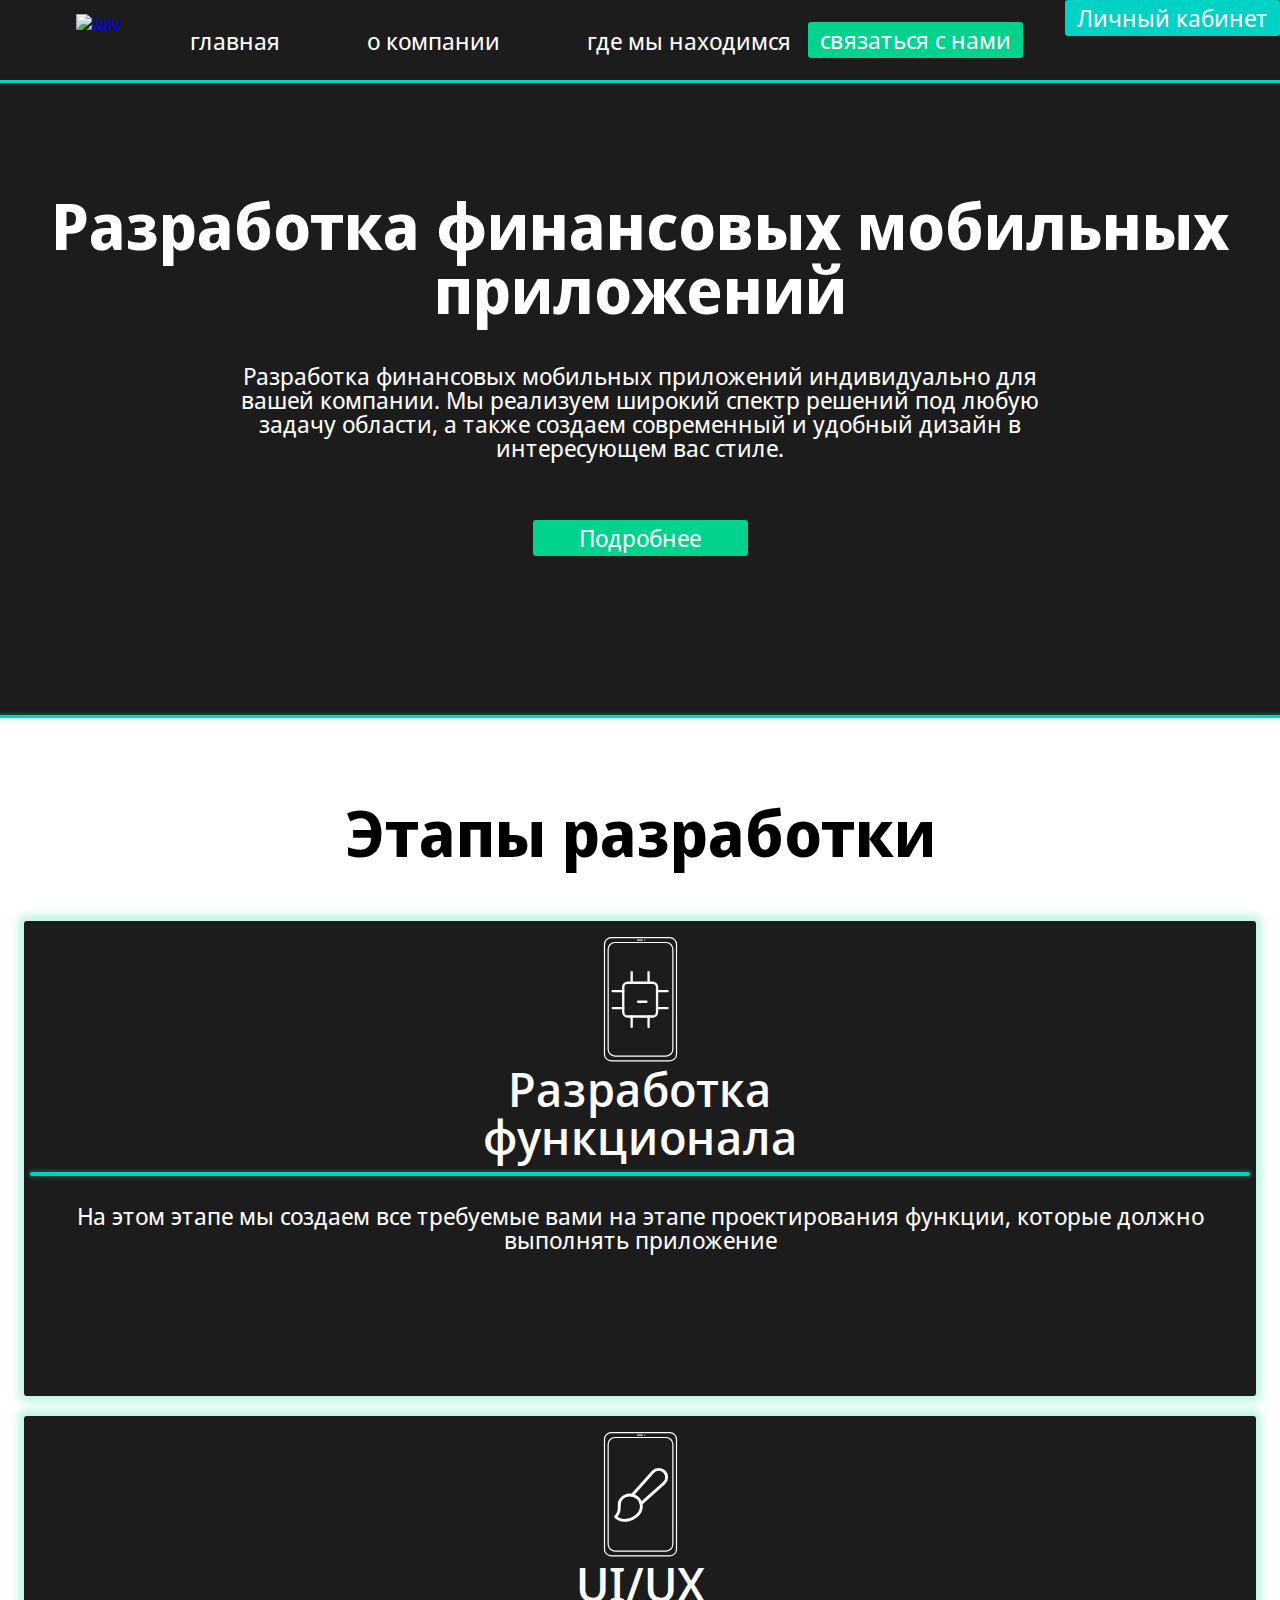
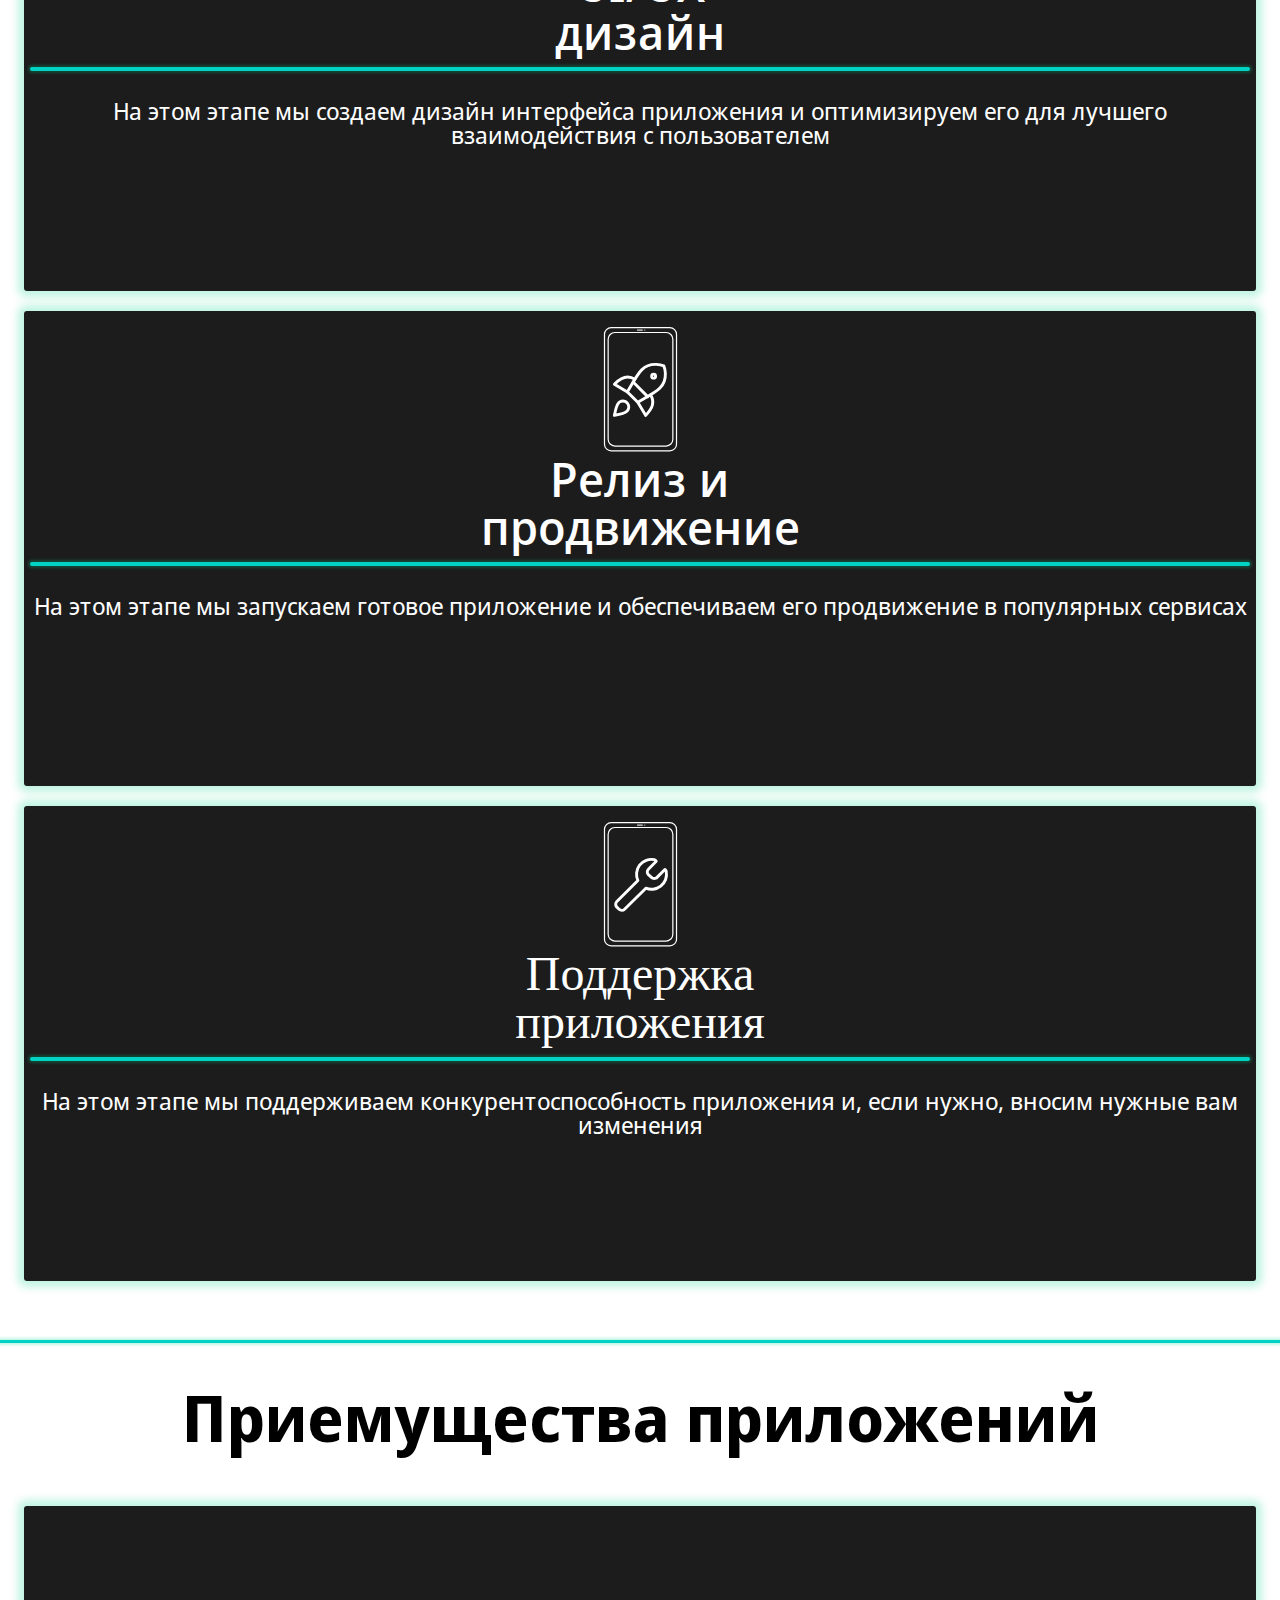
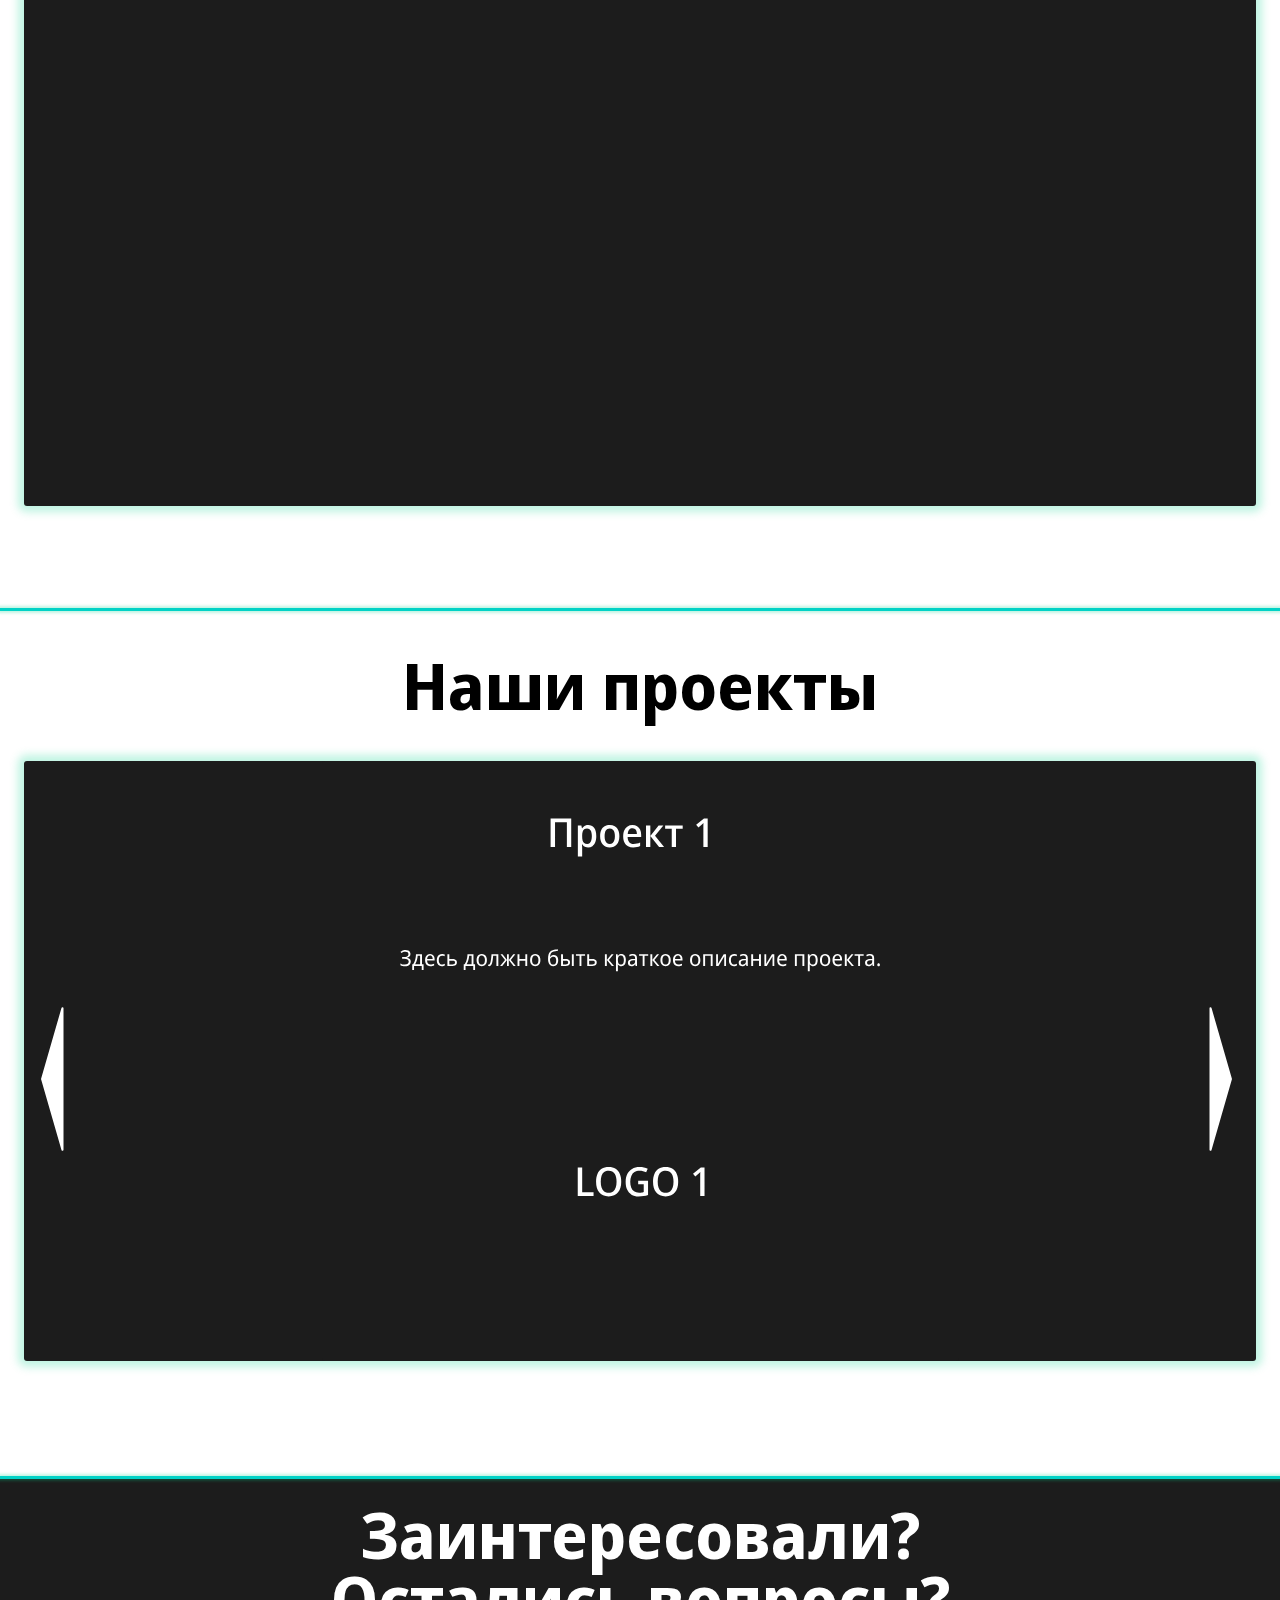
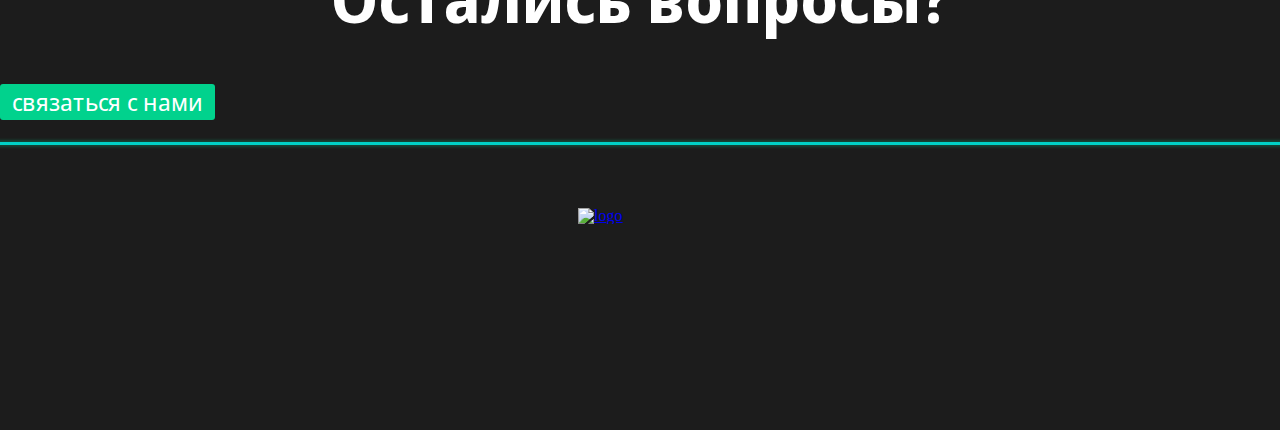
==== index.html @ f549e8e2 "v0.3" ====
<!DOCTYPE html>
<html lang="ru">
<head>
    <meta charset="UTF-8">
    <meta name="viewport" content="width=device-width, initial-scale=1.0">
    <title>Главная</title>

    <!--Favicon-->
    <link rel="apple-touch-icon" sizes="180x180" href="icons/apple-touch-icon.png">
    <link rel="icon" type="image/png" sizes="32x32" href="icons/favicon-32x32.png">
    <link rel="icon" type="image/png" sizes="16x16" href="icons/favicon-16x16.png">
    <link rel="manifest" href="icons/site.webmanifest">
    <link rel="mask-icon" href="icons/safari-pinned-tab.svg" color="#5bbad5">
    <meta name="msapplication-TileColor" content="#da532c">
    <meta name="theme-color" content="#ffffff">

    <!--CSS-->
    <link rel="stylesheet" href="css/reset.css">
    <link rel="stylesheet" href="css/normalize.css">
    <link rel="stylesheet" href="css/styles.css">

    <!-- js -->
    <script defer src="js/ClientsInteraction.json"></script>
    <script defer src="js/DataBase.js"></script>
    <script defer src="js/validation.js"></script>
    <script defer src="js/main.js"></script>
    <script defer src="js/auth.js"></script>


</head>
<body>

<div class="form-overlay"></div>
    <div class="login-popup popup">
        <h2>Вход</h2>
        <form method="post" class="login-form">
            <label for="login" class="login-form__label">Логин:</label>
            <input type="text" name="login" class="login-form__input" required>

            <label for="password" class="login-form__label">Пароль:</label>
            <input type="text" name="password" class="login-form__input" required>

            <label for="remember" class="login-form__label">Запомнить</label>
            <input type="checkbox" name="remember" class="login-form__input">

            <button type="submit" class="login-form__button">Войти</button>

            <p class="login-form__message">Данные не верны!</p>
        </form>
    </div>


    <div class="application-popup popup">
        <h2>Заказать звонок</h2>
        <form method="post" class="application-form">
            <label for="name" class="application-form__label">Логин:</label>
            <input type="text" name="login" class="application-form__input" required>

            <label for="password" class="application-form__label">Пароль:</label>
            <input type="text" name="password" class="application-form__input" required>

            <label for="" class="application-form__label">Пароль:</label>
            <textarea name="" id="" cols="30" rows="10"></textarea>
            <input type="textarea" name="password" class="application-form__input" required>

            <button type="submit" class="application-form__button">Отправить</button>

        </form>
    </div>


    <div class="application-popup popup">
        <h2>Заказать звонок</h2>
        <form method="post" class="application-form">


            <button type="submit" class="application-form__button">Отправить</button>
        </form>
    </div>

 



    <header class="head">
        <!--Шапка-->
        <div class="header-logo logo"><a href="index.html"><img src="img/Logo.svg" alt="logo"></a></div>
        <nav>
            <a class="nav-item text" href="index.html">главная</a>
            <a class="nav-item text" href="index.html">о компании</a>
            <a class="nav-item text" href="index.html">где мы находимся</a>
        </nav>
        <form class="call-button" action="#footer"><button class="button text">связаться с нами</button></form>
        <button class="button text loginBtn">Личный кабинет</button>


        
    </header>
    <div class="separator"><br></div>

    <main class="index">

        
        <!--Контент-->

        <!--секция 1-->
        <section class="index__section-one">
            <div class="index__section-one__container index-container container">

                <h1 class="index__section-one__container__section-title section-title">Разработка финансовых мобильных <br>приложений </h1>
                <p class="index__section-one__container__text section-one-text text">Разработка финансовых мобильных приложений индивидуально для вашей компании. Мы реализуем широкий спектр решений под любую задачу области, а также создаем современный и удобный дизайн в интересующем вас стиле. </p>
                <div class="index__section-one__container__about-button"><form action="about.html"><button class="about-button button text">Подробнее</button></form></div>
                <div class="index__section-one__container__separator separator"></div>
           
            </div>
            
        </section>
        

        
        <!--секция 2-->
        <section class="index__section-two">
            <div class="index__section-two__container index-container container">
                <h1 class="index__section-two__container__section-title section-title">Этапы разработки</h1>
                <div class="index__section-two__container__cards-container card-container">
                    <div class="index__section-two__container__cards-container__card card">
                        <img class="index__section-two__container__cards-container__card__img card-img" src="img/develope.svg" alt="разработка">
                        <h2 class="index__section-two__container__cards-container__card__title card-title title">Разработка функционала</h2>
                        <div class="index__section-two__container__cards-container__card__separator card-separator separator"><br></div>
                        <p class="index__section-two__container__cards-container__card__text card-text text">На этом этапе мы создаем все требуемые вами на этапе проектирования функции, которые должно выполнять приложение</p>
                    </div>

                    <div class="index__section-two__container__cards-container__card card">
                        <img class="index__section-two__container__cards-container__card__img card-img" src="img/design.svg" alt="разработка">
                        <h2 class="index__section-two__container__cards-container__card__title card-title title">UI/UX <br>
                            дизайн</h2>
                        <div class="index__section-two__container__cards-container__card__separator card-separator separator"><br></div>
                        <p class="index__section-two__container__cards-container__card__text card-text text">На этом этапе мы создаем дизайн интерфейса приложения и оптимизируем его для лучшего взаимодействия с пользователем </p>
                    </div>

                    <div class="index__section-two__container__cards-container__card card">
                        <img class="index__section-two__container__cards-container__card__img card-img" src="img/release.svg" alt="разработка">
                        <h2 class="index__section-two__container__cards-container__card__title card-title title">Релиз и продвижение</h2>
                        <div class="index__section-two__container__cards-container__card__separator card-separator separator"><br></div>
                        <p class="index__section-two__container__cards-container__card__text card-text text">На этом этапе мы запускаем готовое приложение и обеспечиваем его продвижение в популярных сервисах</p>
                    </div>

                    <div class="index__section-two__container__cards-container__card card">
                        <img class="index__section-two__container__cards-container__card__img card-img" src="img/support.svg" alt="разработка">
                        <h2 class="index__section-two__container__cards-container__card__title card-title titlw">Поддержка приложения</h2>
                        <div class="index__section-two__container__cards-container__card__separator card-separator separator"><br></div>
                        <p class="index__section-two__container__cards-container__card__text card-text text">На этом этапе мы поддерживаем конкурентоспособность приложения и, если нужно, вносим нужные вам изменения</p>
                    </div>
                </div>
                
            </div>

        </section>
        <div class="separator"></div>

        
        <!--секция 3-->
        <section class="index__section-three">
            <div class="index__section-three__container index-container container">
                <h1 class="index__section-three__container__section-title section-title">Приемущества приложений</h1>
                <!--слайдер-->
                <div class="index__section-three__container__slider">
                    <div class="index__section-three__container__slider__slide slider1-slide slider1-slide1"></div>
                    <div class="index__section-three__container__slider__slide slider1-slide slider1-slide2"></div>
                    <div class="index__section-three__container__slider__slide slider1-slide slider1-slide3"></div>
                
                </div>
                <!-- -->
                
            </div>

        </section>
        <div class="separator"></div>

    
        <!--секция 4-->
        <section class="index__section-four">
            <div class="index__section-four__container index-container container">
                <h1 class="index__section-four__container__section-title section-title">Наши проекты</h1>

                <!--слайдер-->
                <div class="index__section-four__container__slider slider2">
                    
                    <input class="index__section-four__container__slider__slide slider2-slide" checked type="radio" name="s">
                    <input class="index__section-four__container__slider__slide slider2-slide" type="radio" name="s">
                    <input class="index__section-four__container__slider__slide slider2-slide" type="radio" name="s">
                    
                </div>

            </div>

        </section>

        
    </main>

 

   <!--футер-->
    <footer class="footer" id="footer">
        <div class="separator"></div>
        <div class="footer-part-one">
            <h1 class="footer-part-one__footer-title section-title">Заинтересовали?<br>Остались вопросы?</h1>
            <form class="call-button" action="#footer"><button class="button text">связаться с нами</button></form>

        <div class="footer-part-two">
            <div class="separator"></div>
            <div class="footer-part-two__footer-logo logo"><a href="index.html"><img class="footer-part-two__footer-logo__logo-image logo-image" src="img/Logo.svg" alt="logo"></a></div>
            
        </div>
    </footer>
    
    
</body>
</html>
---- css/styles.css ----
@font-face {
  font-family: "Noto Sans(section title)";
  src: url("../fonts/NotoSansDisplay-Bold.woff2") format("woff2");
  font-weight: 700;
}
@font-face {
  font-family: "Noto Sans(title)";
  src: url("../fonts/NotoSansDisplay-Medium.woff2") format("woff2");
  font-weight: 500;
}
@font-face {
  font-family: "Noto Sans(text)";
  src: url("../fonts/NotoSansDisplay-Regular.woff2") format("woff2");
  font-weight: 400;
}
.text {
  font-family: "Noto Sans(text)";
  font-size: 24px;
}

.title {
  font-family: "Noto Sans(title)", sans-serif;
  font-size: 48px;
}

.section-title {
  font-family: "Noto Sans(section title)", sans-serif;
  font-size: 64px;
  text-align: center;
}

* {
  margin: 0;
  padding: 0;
  box-sizing: border-box;
}

main {
  min-height: 750px;
  width: 100%;
}

header, footer {
  background: #1c1c1c;
  color: white;
  display: flex;
  position: relative;
}

header {
  min-height: 80px;
  width: 100%;
  flex-shrink: 0;
  justify-content: space-between;
}

.logo {
  display: flex;
  width: 147.839px;
  height: 66px;
  align-self: center;
  margin-left: 24px;
}

.logo:hover {
  cursor: pointer;
}

.header-logo {
  padding-right: 0px;
  justify-content: center;
  gap: 2.096px;
  flex-shrink: 0;
  padding-top: 7px;
  padding-bottom: 7px;
}

.header-logo a {
  display: flex;
  align-content: center;
}

nav {
  display: inline-flex;
  height: 34px;
  align-self: center;
  gap: 87px;
  flex-shrink: 0;
}
nav .nav-item {
  display: inline-flex;
  text-decoration: none;
  color: white;
  justify-content: space-between;
  align-self: center;
  padding-bottom: 5px;
  padding-top: 9px;
  border-bottom: 3px solid #1c1c1c;
  border-radius: 3px;
}
nav .nav-item:hover {
  cursor: pointer;
  border-bottom-color: white;
}

footer {
  flex-direction: column;
  min-height: 551px;
  width: 100%;
}

.footer-part-one {
  min-height: 551px;
}
.footer-part-one__footer-title {
  text-align: center;
  margin-top: 24px;
  margin-left: 24px;
  margin-right: 24px;
  margin-bottom: 53px;
}
.footer-part-one__call-back-form {
  display: flex;
  flex-direction: column;
  align-items: center;
  margin: 0 24px;
}
.footer-part-one__call-back-form__input-field {
  margin-top: 6px;
}
.footer-part-one__call-back-form__input-field__label {
  line-height: 24px;
}
.footer-part-one__call-back-form__input-field__field {
  width: 549px;
  height: 37px;
  flex-shrink: 0;
  border: none;
  border-radius: 3px;
}
.footer-part-one__call-back-form__input-field .message-field {
  width: 549px;
  height: 100px;
}
.footer-part-one__call-back-form__input-field .message-field::-moz-placeholder {
  color: black;
  padding-left: 10px;
  padding-top: 21px;
}
.footer-part-one__call-back-form__input-field .message-field::placeholder {
  color: black;
  padding-left: 10px;
  padding-top: 21px;
}
.footer-part-one__call-back-form__send-button {
  margin-top: 30px;
  margin-bottom: 36px;
}

.footer-part-two {
  display: flex;
  flex-direction: column;
  min-height: 192px;
}
.footer-part-two__footer-logo {
  margin-top: 63px;
  margin-top: 63px;
  flex-direction: column;
  align-self: center;
  justify-self: center;
}

.button {
  width: 215px;
  height: 36px;
  background: #01D28D;
  border: none;
  border-radius: 3px;
  color: white;
}

.button:hover {
  cursor: pointer;
}

.call-button {
  flex-shrink: 0;
  margin-right: 24px;
  margin-top: 22px;
  margin-bottom: 22px;
}

button a {
  width: 100%;
  height: 100%;
}

.separator {
  background: #01D2C6;
  box-shadow: 0px 0px 3px 2px rgba(1, 210, 141, 0.25);
  height: 3px;
  flex-shrink: 0;
  width: 100%;
}

.index__section-one__container {
  background: #1c1c1c;
  color: white;
  flex-shrink: 0;
}
.index__section-one__container__section-title {
  display: flex;
  flex-direction: column;
  justify-content: center;
  flex-shrink: 0;
  margin: 0;
  padding-top: 111px;
  margin-bottom: 42px;
}
.index__section-one__container__text {
  margin-left: 220px;
  margin-right: 220px;
  text-align: center;
}
.index__section-one__container__about-button {
  display: flex;
  justify-content: center;
  margin-top: 60px;
  margin-bottom: 159px;
}
.index__section-two__container {
  min-height: 669px;
}
.index__section-two__container__section-title {
  margin-top: 83px;
  margin-bottom: 56px;
}
.index__section-two__container__cards-container {
  display: flex;
  justify-content: center;
  gap: 20px;
  margin-left: 24px;
  margin-right: 24px;
  color: white;
}
.index__section-two__container__cards-container__card {
  display: flex;
  flex-direction: column;
  align-items: center;
  text-align: center;
  width: 333px;
  min-height: 447px;
  flex-shrink: 0;
  overflow: hidden;
  border-radius: 3px;
  background: #1C1C1C;
  box-shadow: 0px 0px 8px 6px rgba(1, 210, 141, 0.25);
}
.index__section-two__container__cards-container__card__img {
  width: 75px;
  height: 125px;
  flex-shrink: 0;
  display: flex;
  justify-content: center;
  margin-top: 16px;
  margin-bottom: 3px;
}
.index__section-two__container__cards-container__card__title {
  font-size: 48px;
  margin-left: 6px;
  margin-right: 6px;
  width: 323px;
  height: 107px;
}
.index__section-two__container__cards-container__card__separator {
  width: 325px;
  height: 4px;
  display: flex;
  border-radius: 3px;
  justify-content: center;
  margin-left: 6px;
  margin-right: 6px;
}
.index__section-two__container__cards-container__card__text {
  width: 333px;
  height: 192px;
  font-size: 24px;
  margin-bottom: 0;
  line-height: 24px;
  margin-top: 28px;
  padding-left: 6px;
  padding-right: 6px;
}
.index__section-two__container__cards-container__card:hover {
  box-shadow: 0px 0px 6px 9px rgba(1, 210, 141, 0.5);
}
.index__section-three__container {
  min-height: 822px;
}
.index__section-three__container__slider {
  color: white;
  justify-content: center;
  margin-left: 24px;
  margin-right: 24px;
  margin-top: 56px;
  min-height: 600px;
  border-radius: 3px;
  background: #1C1C1C;
  box-shadow: 0px 0px 8px 6px rgba(1, 210, 141, 0.25);
  overflow: hidden;
  position: relative;
}
.index__section-three__container__slider__slide {
  width: 100%;
  height: 600px;
  position: absolute;
  top: 0;
  right: 0;
  animation: slider1 12s infinite;
  transform: translateX(100%);
}
.index__section-three__container__slider .slider1-slide1 {
  background: url("../img/convinient.svg");
  background-repeat: no-repeat;
  background-position: center;
  z-index: 4;
}
.index__section-three__container__slider .slider1-slide2 {
  background: url("../img/speed.svg");
  z-index: 3;
  animation-delay: 4s;
  background-repeat: no-repeat;
  background-position: center;
}
.index__section-three__container__slider .slider1-slide3 {
  background: url("../img/prevalence.svg");
  z-index: 2;
  animation-delay: 8s;
  background-repeat: no-repeat;
  background-position: center;
}
@keyframes slider1 {
  3% {
    transform: translateX(0);
  }
  25% {
    transform: translateX(0);
  }
  50% {
    transform: translateX(200%);
  }
  100% {
    transform: translateX(200%);
  }
}
.index__section-three__container__slider:hover {
  box-shadow: 0px 0px 6px 9px rgba(1, 210, 141, 0.5);
}
.index__section-four__container {
  min-height: 822px;
}
.index__section-four__container__slider {
  min-height: 600px;
  background: #1c1c1c;
  color: white;
  margin-left: 24px;
  margin-right: 24px;
  margin-bottom: 59px;
  overflow: hidden;
  border-radius: 3px;
  box-shadow: 0px 0px 8px 6px rgba(1, 210, 141, 0.25);
  display: flex;
  justify-content: center;
  position: relative;
}
.index__section-four__container__slider__slide {
  -webkit-appearance: none;
     -moz-appearance: none;
          appearance: none;
  display: block;
  width: 100%;
  height: 100%;
  position: absolute;
  top: 0;
  left: 0;
  background-repeat: no-repeat;
  background-size: cover;
  background-position: center;
  transform: translateX(100%);
  transition: transform ease-in-out 400ms;
  z-index: 1;
  margin-right: auto;
  padding: 0;
}
.index__section-four__container__slider__slide:nth-of-type(1) {
  background: url("../img/project_1.svg");
  background-repeat: no-repeat;
  background-position: center;
}
.index__section-four__container__slider__slide:nth-of-type(2) {
  background: url("../img/project_2.svg");
  background-repeat: no-repeat;
  background-position: center;
}
.index__section-four__container__slider__slide:nth-of-type(3) {
  background: url("../img/project_3.svg");
  background-repeat: no-repeat;
  background-position: center;
}
.index__section-four__container__slider__slide:focus {
  outline: none;
}
.index__section-four__container__slider__slide:not(checked):before {
  content: "";
  position: absolute;
  width: 40px;
  height: 160px;
  border-radius: 50%;
  top: 40%;
  left: calc(-100% + 1.2rem);
}
.index__section-four__container__slider__slide:checked:before {
  display: none;
  left: 1rem;
}
.index__section-four__container__slider__slide:checked {
  transform: translateY(0);
  box-shadow: -5px 10px 20px -15px rgb(0, 0, 0);
  z-index: 0;
}
.index__section-four__container__slider__slide:checked + .slider2-slide:before {
  left: -4rem;
}
.index__section-four__container__slider__slide:checked + .slider2-slide ~ .slider2-slide:before {
  display: none;
}
.index__section-four__container__slider::before, .index__section-four__container__slider::after {
  content: url("../icons/slider2-left-arrow.svg");
  position: absolute;
  top: 40%;
  left: 0.5rem;
  z-index: 2;
  width: 40px;
  height: 160px;
  color: white;
  border-radius: 10%;
  display: flex;
  justify-content: center;
  align-items: center;
  pointer-events: none;
}
.index__section-four__container__slider::after {
  content: url("../icons/slider2-right-arrow.svg");
  left: auto;
  right: 1rem;
}
.index__section-four__container__slider:hover {
  box-shadow: 0px 0px 6px 9px rgba(1, 210, 141, 0.5);
}

.about__section-one__container__title {
  margin-top: 125px;
  margin-bottom: 125px;
}
.about__section-one__container__text {
  line-height: 24px;
  text-align: center;
  margin-bottom: 125px;
  margin-left: 24px;
  margin-right: 24px;
}
.about__section-one__container__contacts {
  margin: 0 24px;
  color: white;
  min-height: 97px;
  flex-shrink: 0;
  border-radius: 3px;
  background: #1C1C1C;
  box-shadow: 0px 0px 8px 6px rgba(1, 210, 141, 0.25);
}
.about__section-one__container__contacts__container {
  margin-top: 28.5px;
  margin-bottom: 28.5px;
  display: flex;
  min-height: 97px;
  justify-content: center;
  justify-items: center;
  align-content: center;
  align-items: center;
  gap: 86.5px;
  flex-shrink: 0;
}
.about__section-one__container__contacts__container__separator {
  display: flex;
  align-content: center;
}
.about__section-one__container__contacts__container__phone, .about__section-one__container__contacts__container__mail {
  display: flex;
  justify-content: center;
}
.about__section-one__container__contacts__container__phone__icon, .about__section-one__container__contacts__container__mail__icon {
  margin-left: 30px;
  margin-right: 10px;
}
.about__section-one__container__photos {
  margin-bottom: 59px;
  margin-top: 83px;
  margin-left: 24px;
  margin-right: 24px;
  border-radius: 3px;
  background: #1C1C1C;
  box-shadow: 0px 0px 8px 6px rgba(1, 210, 141, 0.25);
}
.about__section-one__container__photos__container {
  display: flex;
  min-height: 800px;
  justify-content: center;
  align-items: center;
  align-content: center;
  gap: 152px 72px;
  flex-shrink: 0;
  flex-wrap: wrap;
  padding: 24px;
}
.about__section-one__container__photos__container__photo {
  width: 400px;
  height: 300px;
  border: 3px solid #FFF;
  background: rgba(255, 255, 255, 0);
  box-shadow: 0px 0px 2px 2px rgba(255, 255, 255, 0.25);
}

.location__section-one__container {
  margin-bottom: 83px;
  color: white;
}
.location__section-one__container__title {
  color: black;
  margin: 125px 24px;
}
.location__section-one__container__map {
  display: flex;
  justify-items: center;
  margin-left: 24px;
  margin-right: 24px;
  align-items: center;
  justify-content: center;
  min-height: 900px;
  flex-shrink: 0;
  display: flex;
  border-radius: 3px;
  background: #1C1C1C;
  box-shadow: 0px 0px 8px 6px rgba(1, 210, 141, 0.25);
  margin-bottom: 83px;
}
.location__section-one__container__address {
  margin-left: 24px;
  margin-right: 24px;
  width: auto;
  text-align: center;
  margin-bottom: 59px;
  min-height: 344px;
  flex-shrink: 0;
  display: flex;
  border-radius: 3px;
  background: #1C1C1C;
  box-shadow: 0px 0px 8px 6px rgba(1, 210, 141, 0.25);
  flex-direction: column;
}
.location__section-one__container__address__container {
  margin: 24px;
}
.location__section-one__container__address__container__title {
  margin-bottom: 63px;
}

@media screen and (max-width: 1432px) {
  .card-container {
    flex-direction: column;
  }
  .card {
    width: 100%;
  }
  .card-text {
    width: 100%;
    margin-left: 24px;
    margin-right: 24px;
  }
  .card-separator {
    width: 99%;
  }
  .card-container {
    margin-bottom: 59px;
  }
  .slider1-slide:nth-of-type(1) {
    background: url("../img/convinient-adaptive.svg");
    background-repeat: no-repeat;
    background-position: center;
  }
  .slider1-slide:nth-of-type(2) {
    background: url("../img/speed-adaptive.svg");
    background-repeat: no-repeat;
    background-position: center;
  }
  .slider1-slide:nth-of-type(3) {
    background: url("../img/prevalecne-adaptive.svg");
    background-repeat: no-repeat;
    background-position: center;
  }
  .slider2-slide:nth-of-type(1) {
    background: url("../img/project-1-slide-adaptive.svg");
    background-repeat: no-repeat;
    background-position: center;
  }
  .slider2-slide:nth-of-type(2) {
    background: url("../img/project-2-slide-adaptive.svg");
    background-repeat: no-repeat;
    background-position: center;
  }
  .slider2-slide:nth-of-type(3) {
    background: url("../img/project-3-slide-adaptive.svg");
    background-repeat: no-repeat;
    background-position: center;
  }
  .contacts {
    display: flex;
    justify-content: center;
  }
  .contacts-container {
    flex-direction: column;
    gap: 12px;
    width: 92%;
  }
  .contacts-separator {
    transform: rotate(90deg);
  }
}
@media screen and (max-width: 1199px) {
  .container, header, footer, .separator {
    min-width: 960px;
  }
  nav {
    gap: 48px;
  }
}
@media screen and (max-width: 991px) {
  .container, header, footer, .separator {
    min-width: 720px;
  }
  .section-title {
    font-size: 60px;
    margin-left: 24px;
    margin-right: 24px;
  }
  .title {
    font-size: 46px;
  }
  .text {
    font-size: 22px;
  }
  header {
    flex-direction: column;
    min-height: 300px;
    gap: 2px;
  }
  nav {
    flex-direction: column;
    gap: 2px;
    justify-content: center;
  }
  .call-button {
    align-self: center;
    margin-right: 0;
  }
  .section-one-text {
    margin-left: 24px;
    margin-right: 24px;
    width: auto;
  }
  .card-separator {
    width: 99%;
  }
  .map {
    min-height: 600px;
  }
}
@media screen and (max-width: 767px) {
  .container, header, footer, .separator {
    min-width: 540px;
  }
  .section-title {
    font-size: 58px;
  }
  .title {
    font-size: 40px;
  }
  .text {
    font-size: 20px;
  }
  .slider1-slide:nth-of-type(1) {
    background: url("../img/convinient-adaptive-less.svg");
    background-repeat: no-repeat;
    background-position: center;
  }
  .slider1-slide:nth-of-type(2) {
    background: url("../img/speed-adaptive-less.svg");
    background-repeat: no-repeat;
    background-position: center;
  }
  .slider1-slide:nth-of-type(3) {
    background: url("../img/prevalecne-adaptive-less.svg");
    background-repeat: no-repeat;
    background-position: center;
  }
}
@media screen and (max-width: 575px) {
  .container, header, footer, .separator {
    width: 100%;
  }
  .card-separator {
    width: 99%;
  }
  .section-title {
    font-size: 54px;
  }
  .title {
    font-size: 38px;
  }
  .section-title {
    font-size: 54px;
  }
  .title {
    font-size: 36px;
  }
  .text {
    font-size: 20px;
  }
  .sector-title {
    width: auto;
  }
  .logo {
    margin-left: 0;
  }
  .header-logo a {
    justify-content: center;
  }
  .slider2-slide:nth-of-type(1) {
    background: url("../img/project-1-slide-adaptive-less.svg");
    background-repeat: no-repeat;
    background-position: center;
  }
  .slider2-slide:nth-of-type(2) {
    background: url("../img/project-2-slide-adaptive-less.svg");
    background-repeat: no-repeat;
    background-position: center;
  }
  .slider2-slide:nth-of-type(3) {
    background: url("../img/project-3-slide-adaptive-less.svg");
    background-repeat: no-repeat;
    background-position: center;
  }
  .input-field input, .input-field {
    width: 492px;
  }
  .message-field {
    max-width: 492px;
  }
}/*# sourceMappingURL=styles.css.map */


.loginBtn{
  background-color: #01D2C6;
}



.popup{
  display: flex;
  justify-content: center;
  align-items: center;
  flex-direction: column;
  position: absolute;
  width: 630px;
  height: 670px;
  border-radius: 20px;
  z-index: 100;
  background-color: white;
  left: 30%;
  top: 20%;

}


.login-form{
  display: flex;
  flex-direction: column;
  justify-content: center;
  align-items: center;
}

.login-form__input{
  border-radius: 20px;
  width: 500px;
  height: 70px;
}

.clientAdd-form{
  display: flex;
  flex-direction: column;
}



.login-popup{
  display: none;
}

.application-popup{
  display: none;
}

.clientAdd-popup{
  display: none;
}

.active{
  display: flex;
}

.deactive{
  display: none;
}

.form-overlay{
  position: fixed;
  top: 0;
  left: 0;
  z-index: 99;
  width: 100%;
  height: 100%;
  display: none;
  background-color: rgba(0, 0, 0, 0.436);

}

.login-form__message{
  opacity: 0;
}

.login-form__message_notice{
  color: green;

}

.login-form__message_error{
  color: red;
  
}

.applications,
.settings{
  display: none;
}

.clients{
  display: flex;
  flex-direction: column;
  justify-content: center;
  align-items: center;
}

table{
  display: flex;
  flex-direction: column;
  justify-content: space-between;
  align-items: center;
  border: 1px solid black;
  width: 80%;

}

tr{
  display: flex;
  justify-content: space-between;
  align-items: center;
  width: 100%;
}

th{
  display: flex;
  justify-content: center;
  align-items: center;
  width: 100%;
  
}

td{
  display: flex;
  justify-content: center;
  align-items: center;
  width: 100%;
}

.clients__add_btn{
  display: flex;

  justify-content: flex-end;
}

tbody{
  width: 100%;
}

.clients__table_projects{
  display: none;
}
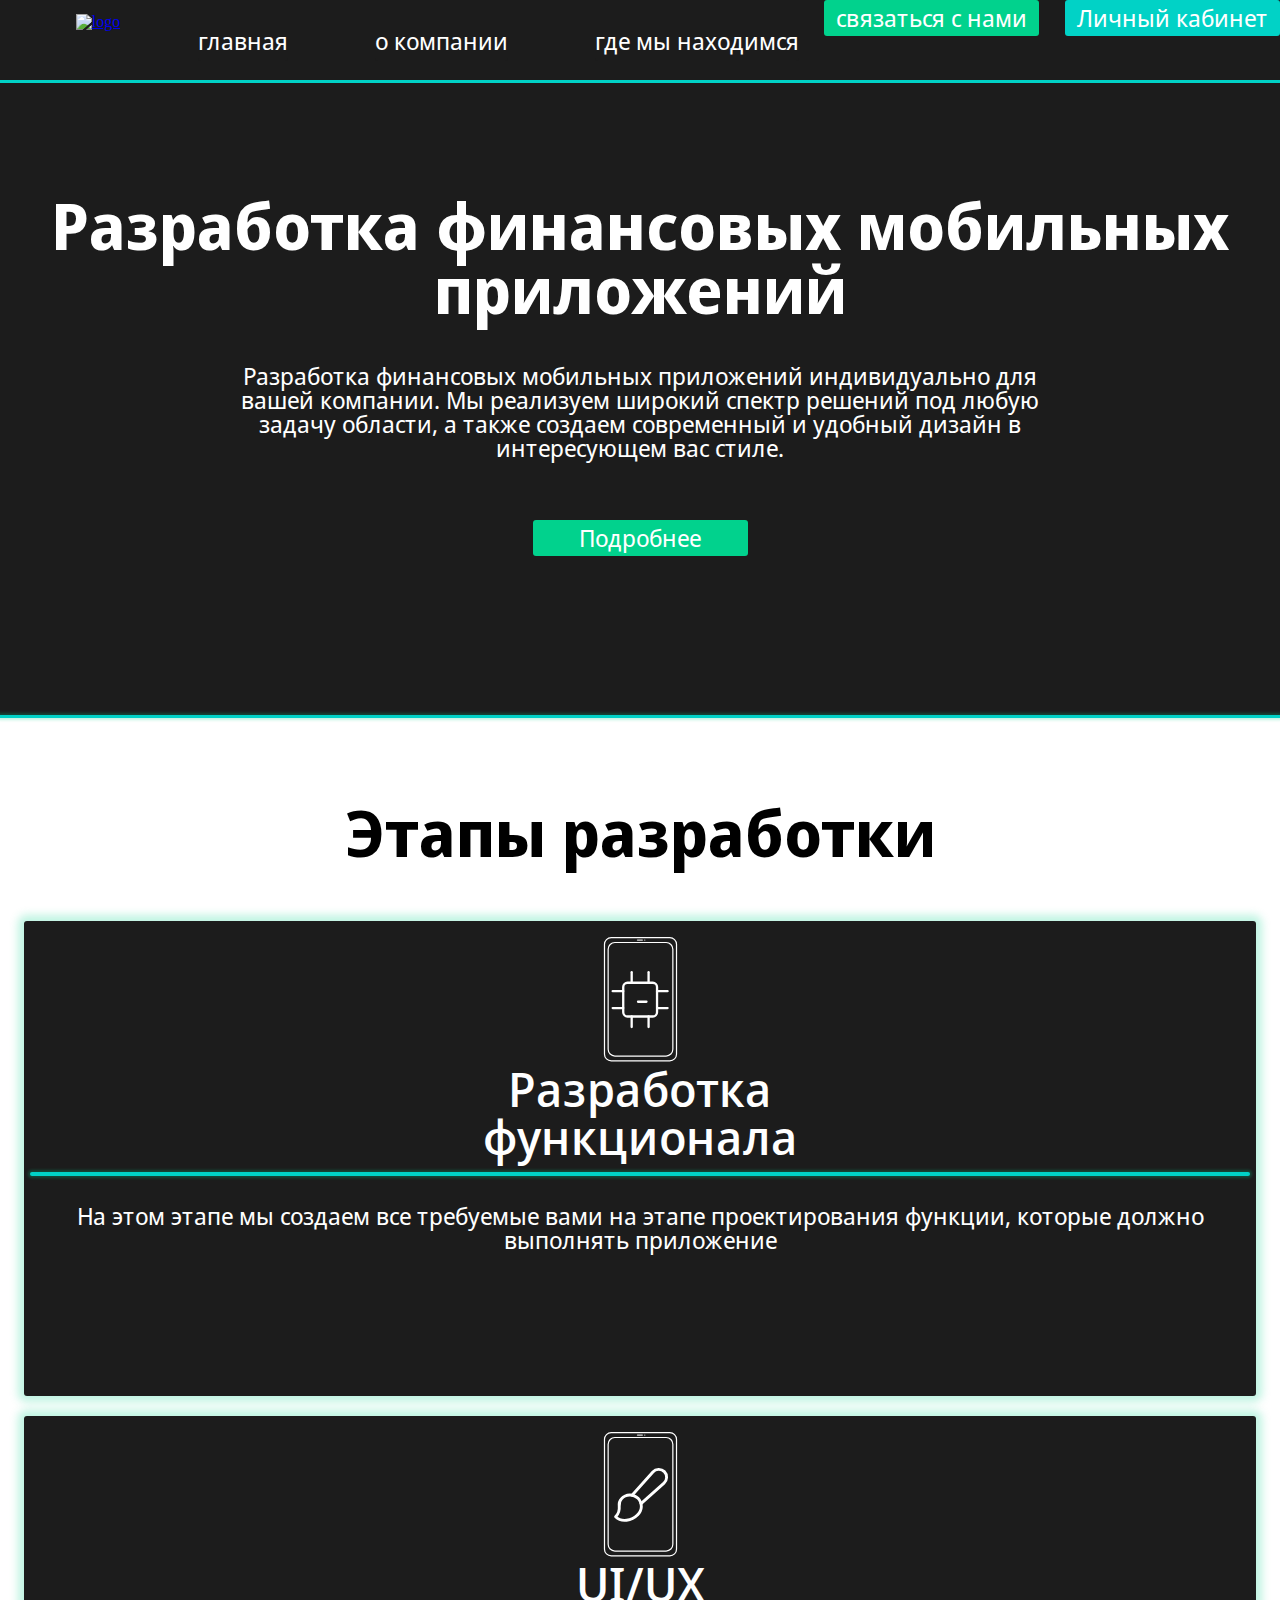
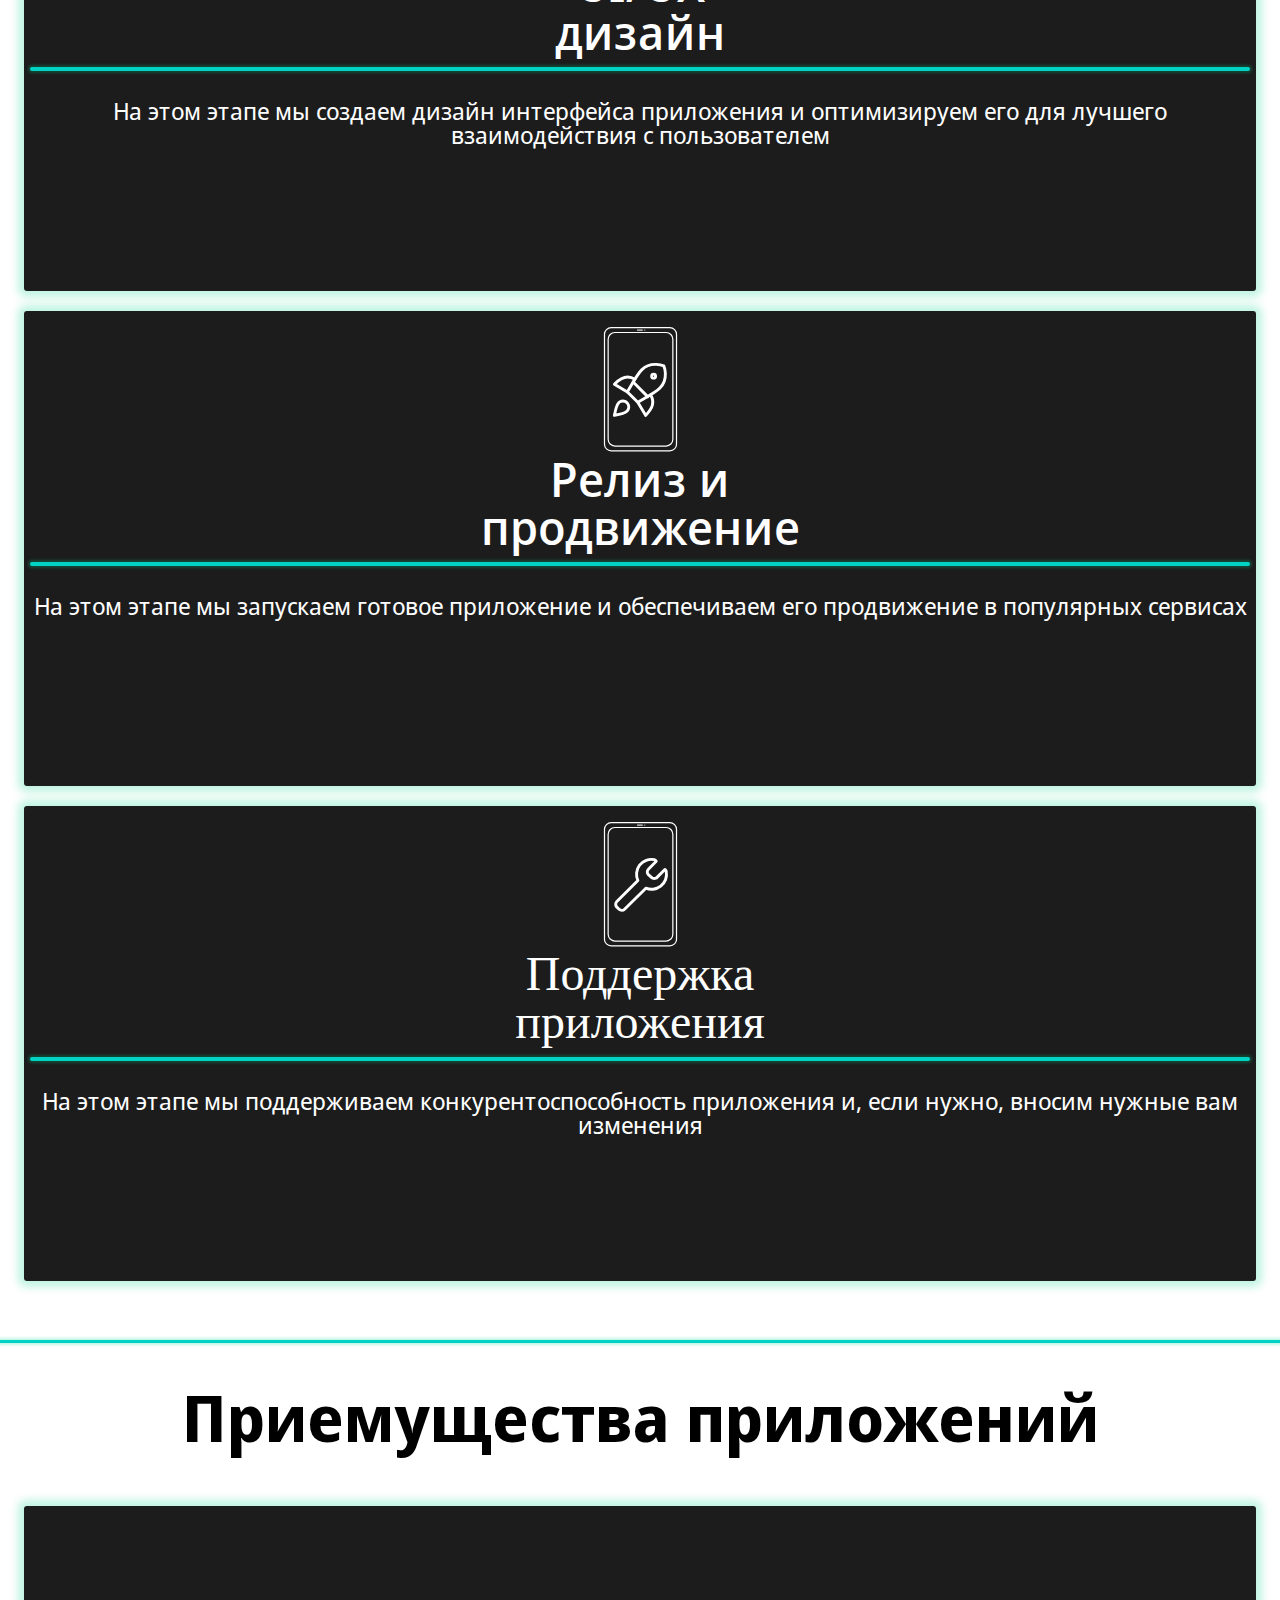
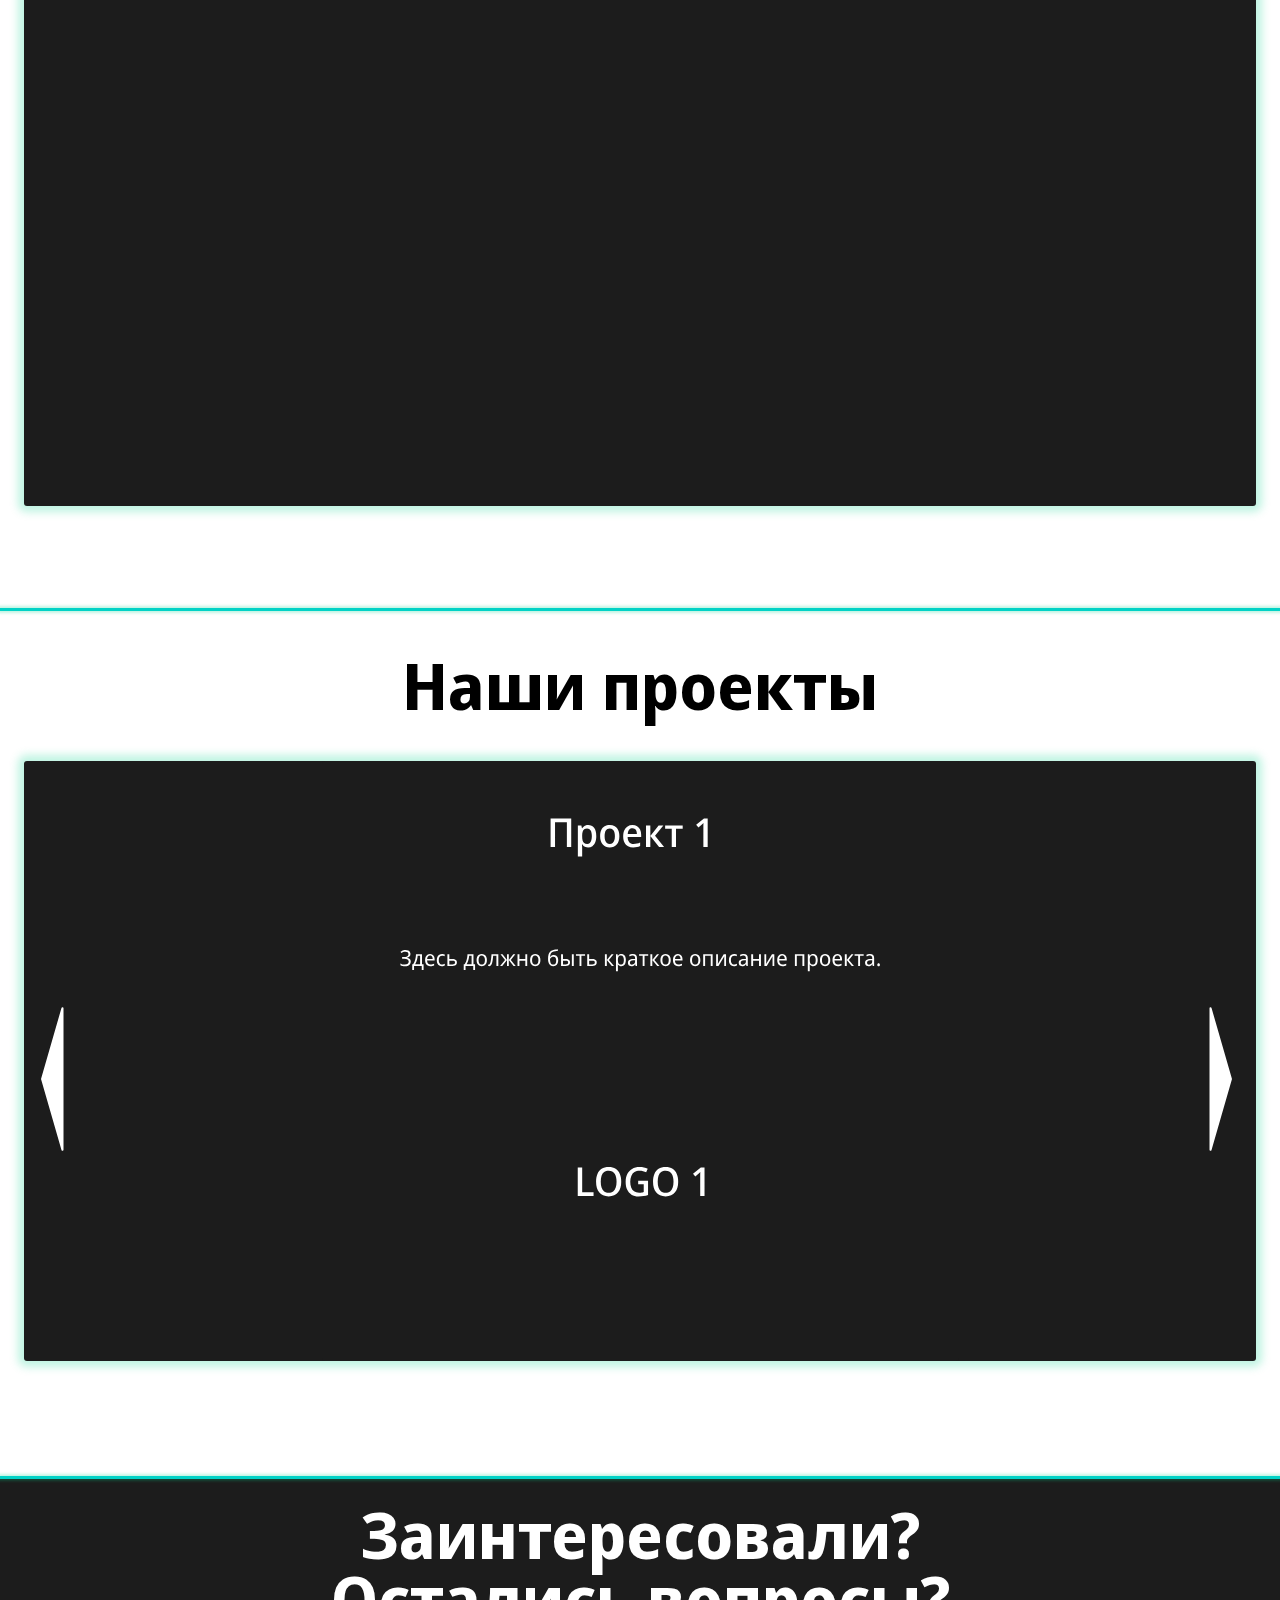
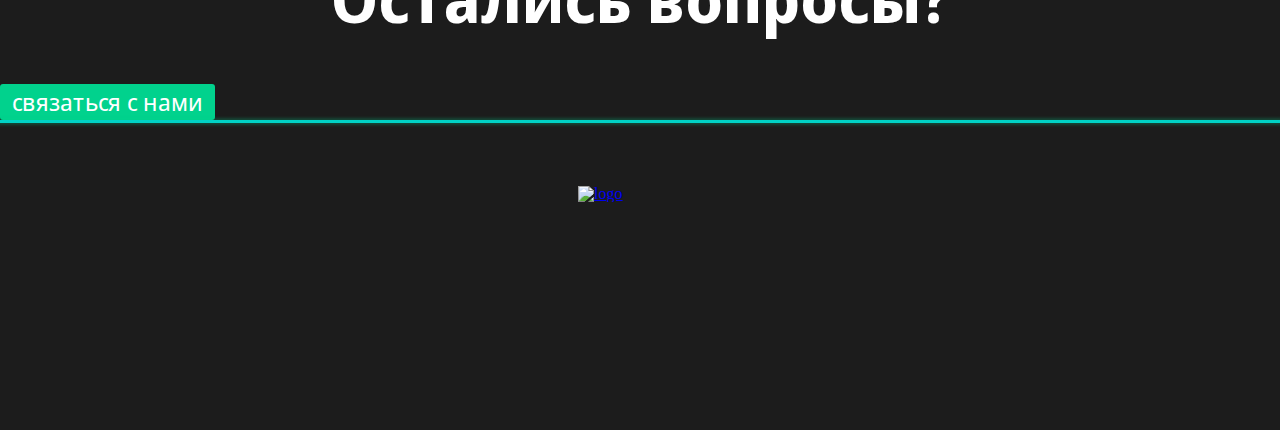
==== commit ad4801a3: "0.3.4.4" ====
--- a/index.html
+++ b/index.html
@@ -31,14 +31,15 @@
 <body>
 
 <div class="form-overlay"></div>
+<!-- Окно авторизации -->
     <div class="login-popup popup">
         <h2>Вход</h2>
         <form method="post" class="login-form">
             <label for="login" class="login-form__label">Логин:</label>
-            <input type="text" name="login" class="login-form__input" required>
+            <input type="text" name="login" class="login-form__input" placeholder="Введите здесь пароль" required>
 
             <label for="password" class="login-form__label">Пароль:</label>
-            <input type="text" name="password" class="login-form__input" required>
+            <input type="password" name="password" class="login-form__input" placeholder="Введите здесь пароль" required>
 
             <label for="remember" class="login-form__label">Запомнить</label>
             <input type="checkbox" name="remember" class="login-form__input">
@@ -49,36 +50,37 @@
         </form>
     </div>
 
-
+<!-- Окно заявки на обратную связь -->
     <div class="application-popup popup">
         <h2>Заказать звонок</h2>
         <form method="post" class="application-form">
-            <label for="name" class="application-form__label">Логин:</label>
-            <input type="text" name="login" class="application-form__input" required>
-
-            <label for="password" class="application-form__label">Пароль:</label>
-            <input type="text" name="password" class="application-form__input" required>
-
-            <label for="" class="application-form__label">Пароль:</label>
-            <textarea name="" id="" cols="30" rows="10"></textarea>
-            <input type="textarea" name="password" class="application-form__input" required>
+
+            <div class="application-form_mainPart">
+
+                <div class="application-form_part">
+                    <label for="name" class="application-form__label">Имя:</label>
+                    <input type="text" name="name" class="application-form__input" required>
+                    <label for="name" class="application-form__label_error">Ошибка</label>
+        
+                    <br><label for="phone" class="application-form__label">Телефон:</label>
+                    <input type="phone" name="phone" class="application-form__input" required>
+                    <label for="phone" class="application-form__label_error">Ошибка</label>
+                </div>
+    
+                <div class="application-form_part">
+                    <label for="message" class="application-form__label">Сообщение:</label>
+                    <textarea class="application-form__input area" name="message" cols="30" rows="10" maxlength="255"></textarea>
+                </div>
+
+            </div>
 
             <button type="submit" class="application-form__button">Отправить</button>
+
+            <p class="application-form__message">Заявка отправлена!</p>
+
 
         </form>
     </div>
-
-
-    <div class="application-popup popup">
-        <h2>Заказать звонок</h2>
-        <form method="post" class="application-form">
-
-
-            <button type="submit" class="application-form__button">Отправить</button>
-        </form>
-    </div>
-
- 
 
 
 
@@ -90,7 +92,7 @@
             <a class="nav-item text" href="index.html">о компании</a>
             <a class="nav-item text" href="index.html">где мы находимся</a>
         </nav>
-        <form class="call-button" action="#footer"><button class="button text">связаться с нами</button></form>
+        <button class="applicationBtn btn button text">связаться с нами</button>
         <button class="button text loginBtn">Личный кабинет</button>
 
 
@@ -206,7 +208,7 @@
         <div class="separator"></div>
         <div class="footer-part-one">
             <h1 class="footer-part-one__footer-title section-title">Заинтересовали?<br>Остались вопросы?</h1>
-            <form class="call-button" action="#footer"><button class="button text">связаться с нами</button></form>
+            <a href="#header"><button class="applicationBtn btn button text">связаться с нами</button></a>
 
         <div class="footer-part-two">
             <div class="separator"></div>
--- a/css/styles.css
+++ b/css/styles.css
@@ -176,6 +176,7 @@
   background: #01D28D;
   border: none;
   border-radius: 3px;
+  
   color: white;
 }
 
@@ -772,6 +773,28 @@
   background-color: #01D2C6;
 }
 
+.settingsBtn{
+  display: flex;
+  justify-content: center;
+  align-items: center;
+  align-self: center;
+  background-color: transparent;
+}
+
+.changeMode{
+  display: flex;
+  justify-content: center;
+  align-items: center;
+  align-self: center;
+}
+
+.logOutBtn{
+  display: flex;
+  justify-content: center;
+  align-items: center;
+  align-self: center;
+
+}
 
 
 .popup{
@@ -790,38 +813,60 @@
 
 }
 
-
-.login-form{
-  display: flex;
-  flex-direction: column;
-  justify-content: center;
-  align-items: center;
-}
-
-.login-form__input{
+.application-popup{
+  width:  1228px;
+  height: 670px;
+  left: 10%;
+}
+
+
+.login-form, .clientAdd-form, .application-form{
+  display: flex;
+  flex-direction: column;
+  justify-content: center;
+  align-items: center;
+}
+
+.login-form__input, .clientAdd-form__input, .application-form__input{
   border-radius: 20px;
   width: 500px;
   height: 70px;
 }
 
-.clientAdd-form{
-  display: flex;
-  flex-direction: column;
-}
-
-
-
-.login-popup{
+.clientAdd-form, .login-form, .application-form{
+  display: flex;
+  flex-direction: column;
+}
+
+.area{
+  width: 500px;
+  height: 212px;
+}
+
+.application-form_mainPart{
+  display: flex;
+  flex-direction: row;
+  column-gap: 70.5px;
+
+}
+
+.application-form_part{
+  
+  display: flex;
+  flex-direction: column;
+}
+
+
+
+.login-popup, .clientAdd-popup, .application-popup, .deactive, .clientEdit-popup{
   display: none;
 }
 
-.application-popup{
-  display: none;
-}
-
-.clientAdd-popup{
-  display: none;
-}
+.clientAdd-form__label_error{
+  opacity: 0;
+  color: red;
+}
+
 
 .active{
   display: flex;
@@ -847,7 +892,7 @@
   opacity: 0;
 }
 
-.login-form__message_notice{
+.login-form__message_notice, .clientAdd-form__message{
   color: green;
 
 }
@@ -857,12 +902,14 @@
   
 }
 
+
+
 .applications,
 .settings{
   display: none;
 }
 
-.clients{
+.clients, .applications{
   display: flex;
   flex-direction: column;
   justify-content: center;
@@ -911,6 +958,49 @@
   width: 100%;
 }
 
-.clients__table_projects{
+.clients__table_projects, .applications__table_message{
   display: none;
-}+}
+
+input[type='checkbox']{
+  appearance: none;
+  background-color:#D9EFEB;
+  width: 31px;
+  height: 31px;
+  border: 3px solid black;
+  border-radius: 10px;
+}
+
+input[type='checkbox']:checked{
+  background-image: url('../icons/checkboxActive.svg');
+  background-repeat: no-repeat;
+  background-position: center;
+}
+
+.login-form__button, .clientAdd-form__button, .application-form__button{
+  background-color:#F8D57E;
+  width: 175px;
+  height: 50px;
+  border-radius: 15px;
+  border-style: none;
+}
+
+.login-form__input, .clientAdd-form__input{
+  border: 3px solid black;
+}
+
+.applications{
+  display: none;
+}
+
+.clients__add_btn{
+ display: flex;
+ justify-self: center;
+ align-items: center;
+ justify-content: center;
+ margin-top: 10px;
+ margin-bottom: 10px;
+}
+
+
+
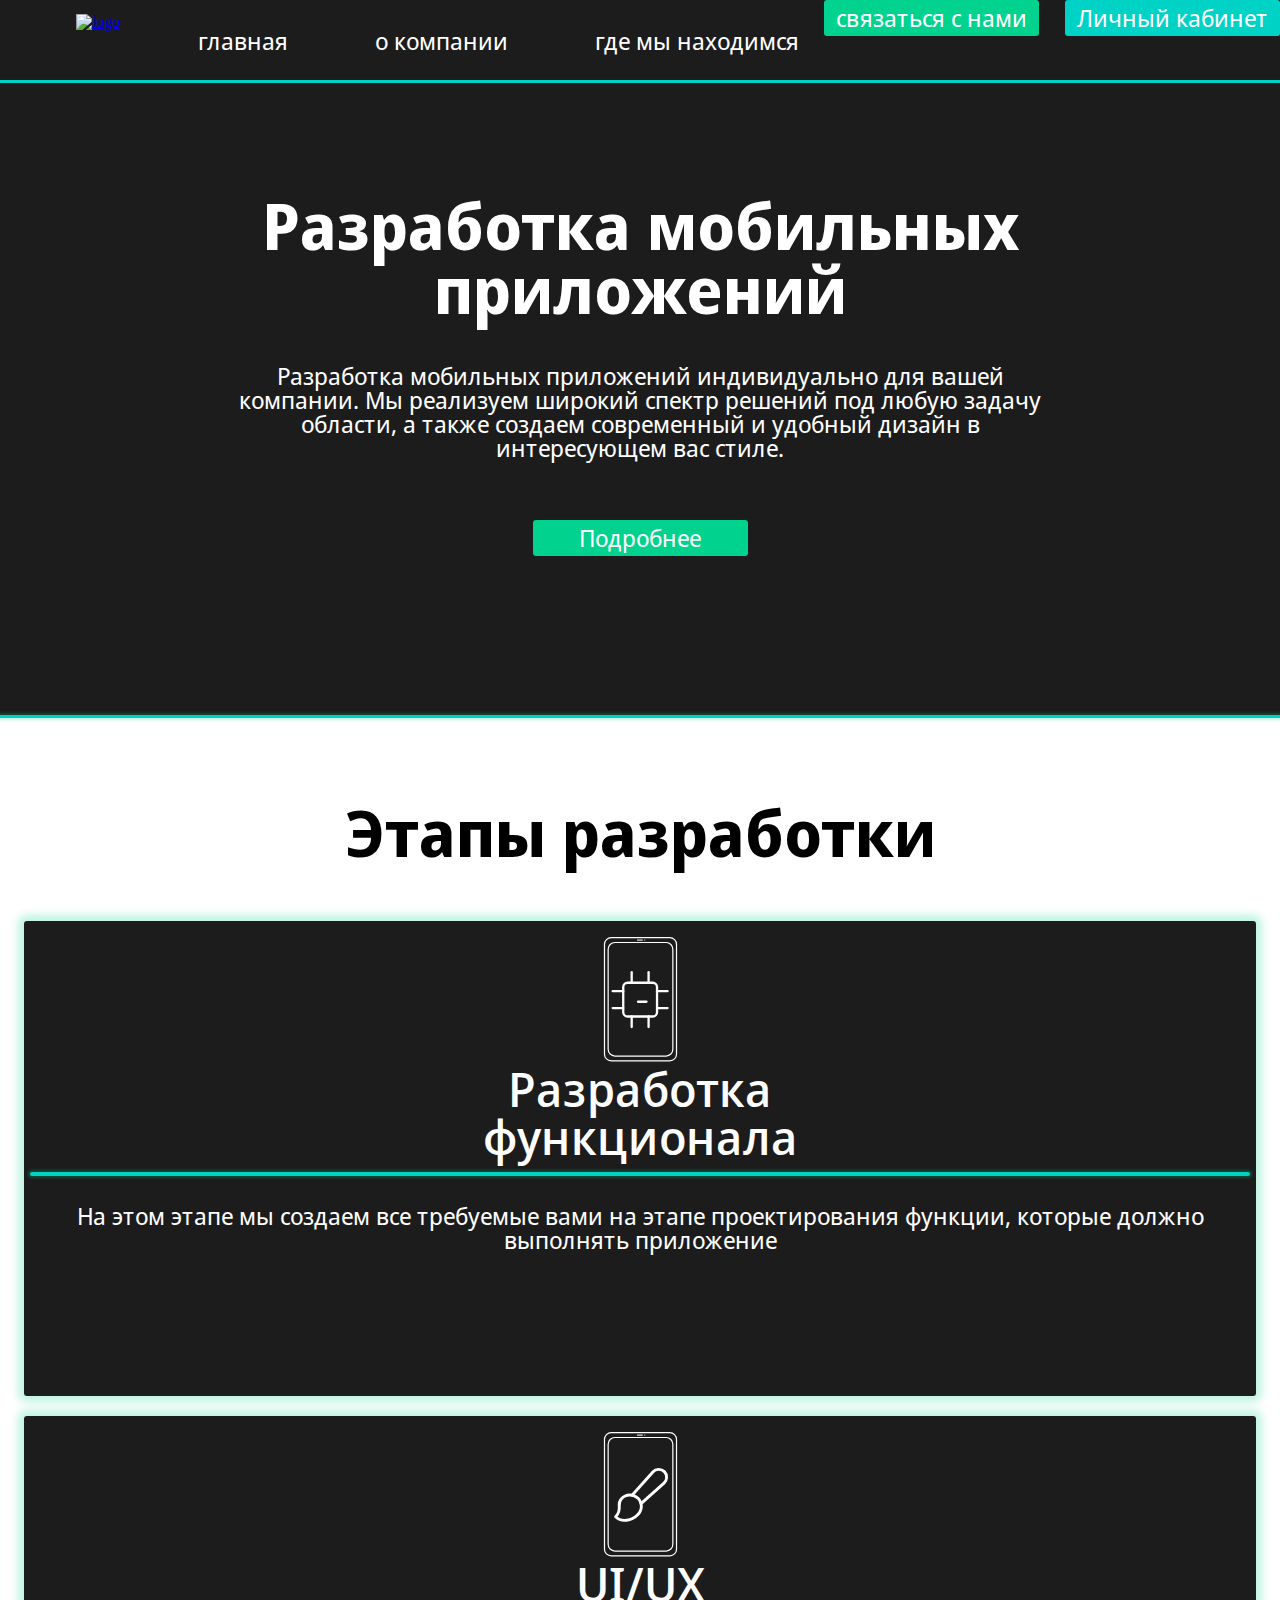
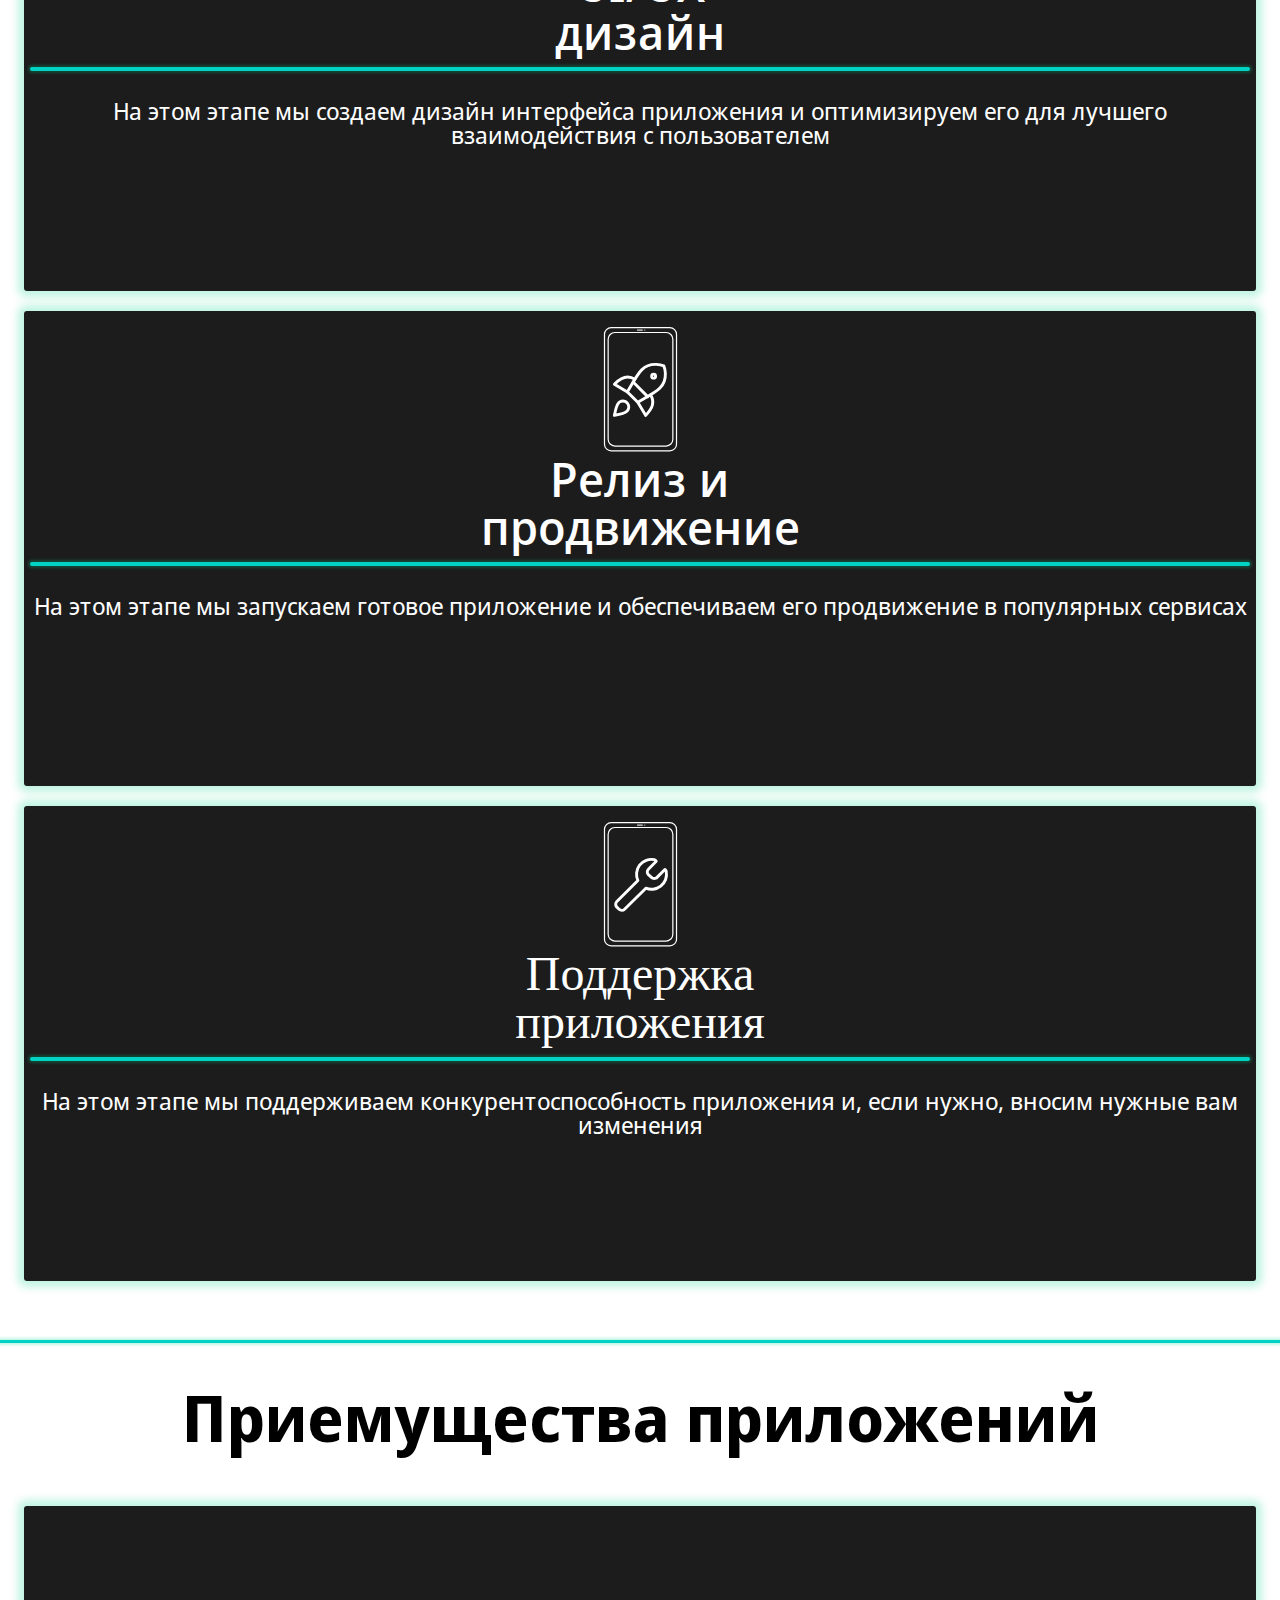
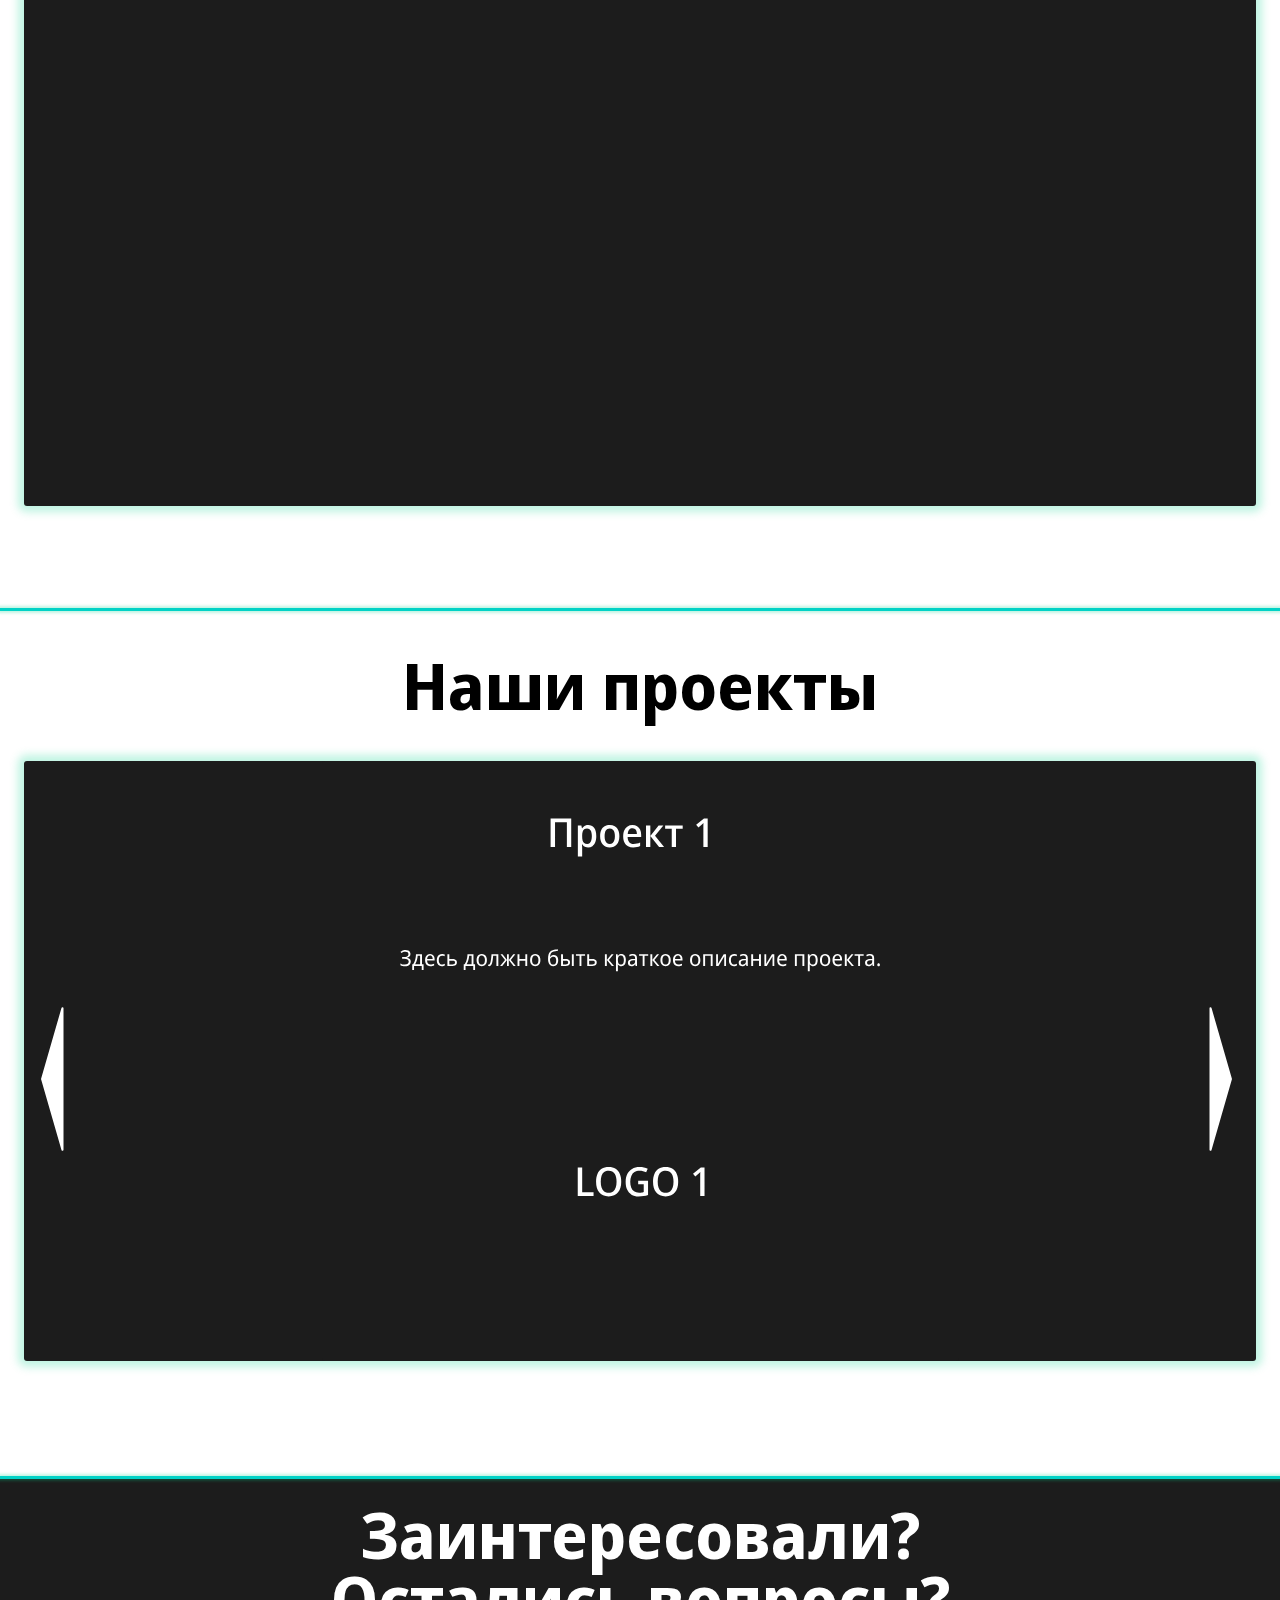
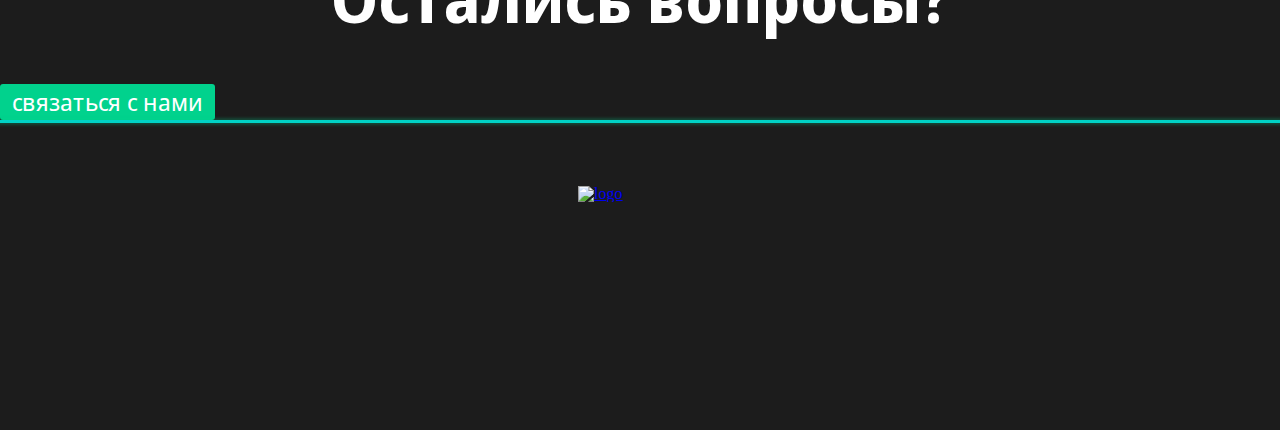
==== commit 18620be6: "0.3.5.4" ====
--- a/index.html
+++ b/index.html
@@ -109,8 +109,8 @@
         <section class="index__section-one">
             <div class="index__section-one__container index-container container">
 
-                <h1 class="index__section-one__container__section-title section-title">Разработка финансовых мобильных <br>приложений </h1>
-                <p class="index__section-one__container__text section-one-text text">Разработка финансовых мобильных приложений индивидуально для вашей компании. Мы реализуем широкий спектр решений под любую задачу области, а также создаем современный и удобный дизайн в интересующем вас стиле. </p>
+                <h1 class="index__section-one__container__section-title section-title">Разработка мобильных <br>приложений </h1>
+                <p class="index__section-one__container__text section-one-text text">Разработка мобильных приложений индивидуально для вашей компании. Мы реализуем широкий спектр решений под любую задачу области, а также создаем современный и удобный дизайн в интересующем вас стиле. </p>
                 <div class="index__section-one__container__about-button"><form action="about.html"><button class="about-button button text">Подробнее</button></form></div>
                 <div class="index__section-one__container__separator separator"></div>
            
--- a/css/styles.css
+++ b/css/styles.css
@@ -858,7 +858,7 @@
 
 
 
-.login-popup, .clientAdd-popup, .application-popup, .deactive, .clientEdit-popup{
+.login-popup, .clientAdd-popup, .application-popup, .deactive, .clientEdit-popup, .projectAdd-popup{
   display: none;
 }
 
@@ -1000,7 +1000,14 @@
  justify-content: center;
  margin-top: 10px;
  margin-bottom: 10px;
-}
-
-
-
+
+}
+
+
+.projectInfo__company{
+  display: flex;
+  flex-direction: row;
+  column-gap: 10px;
+}
+
+
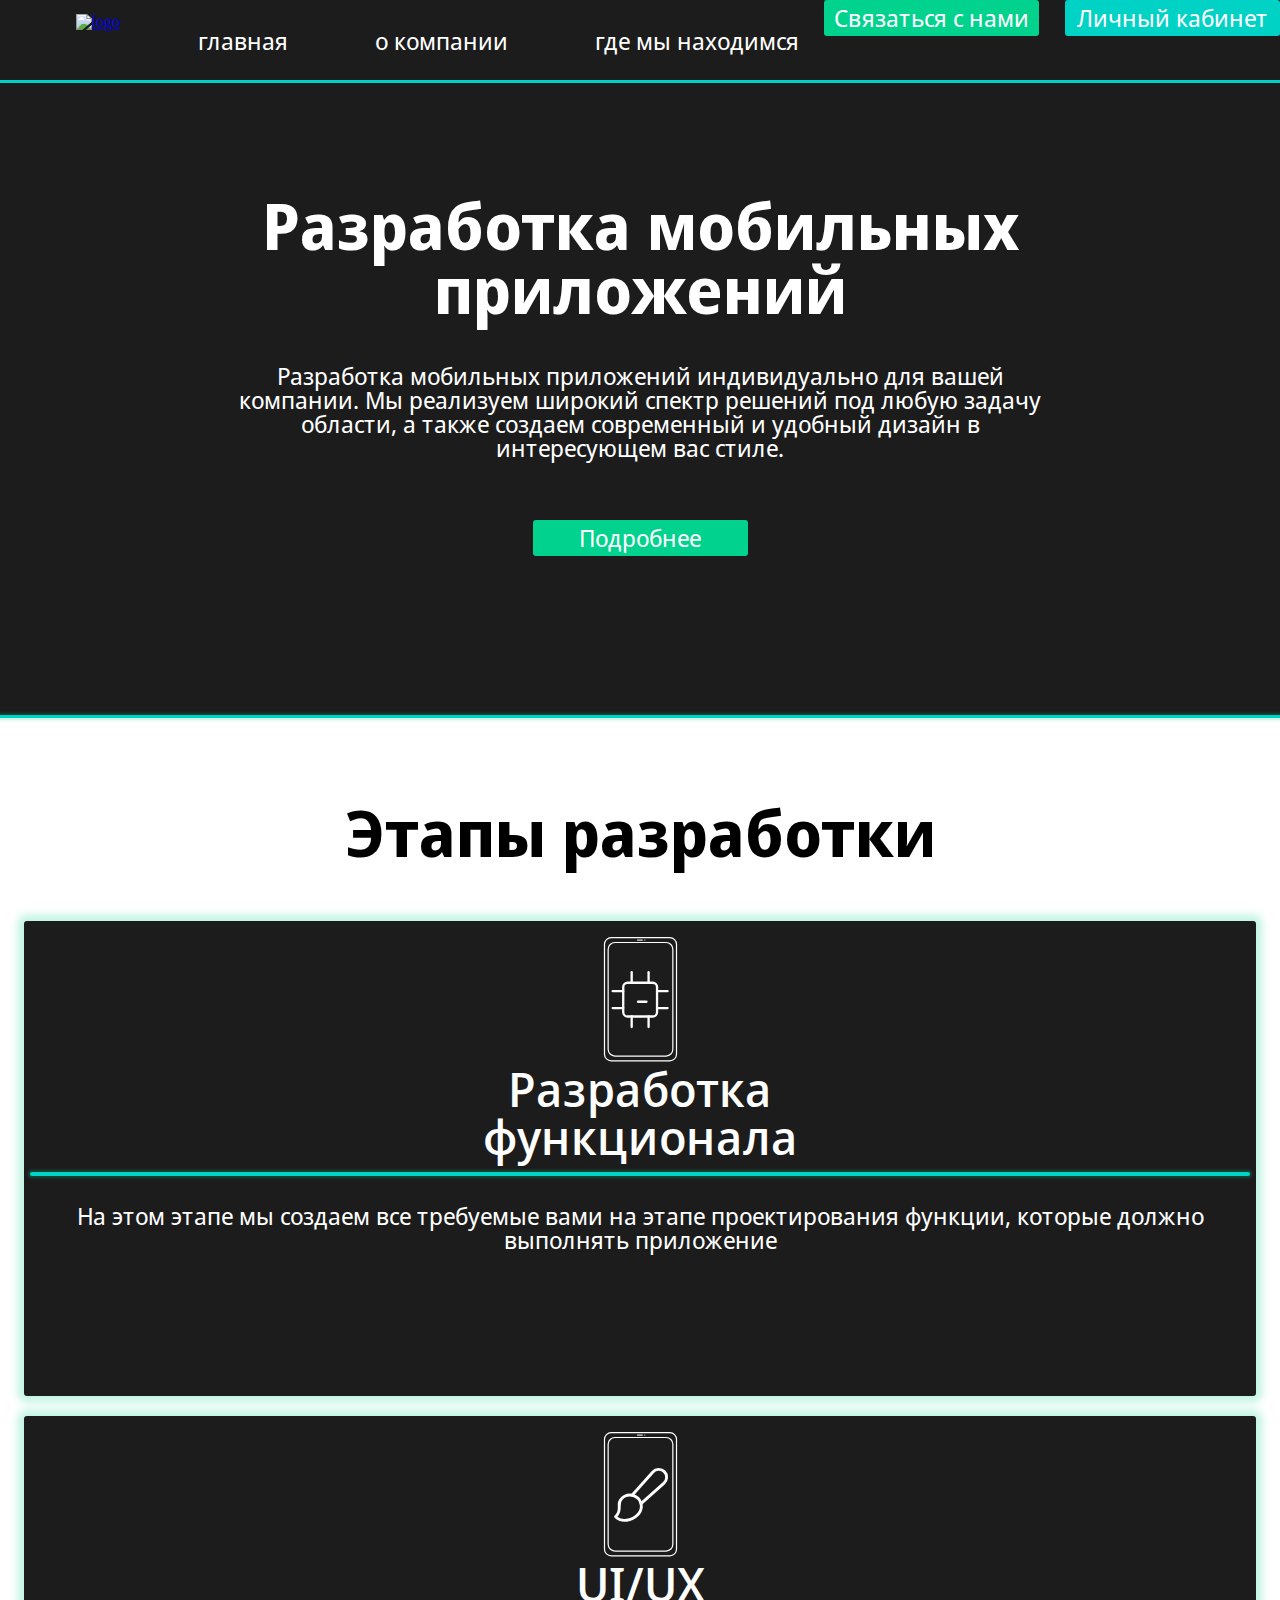
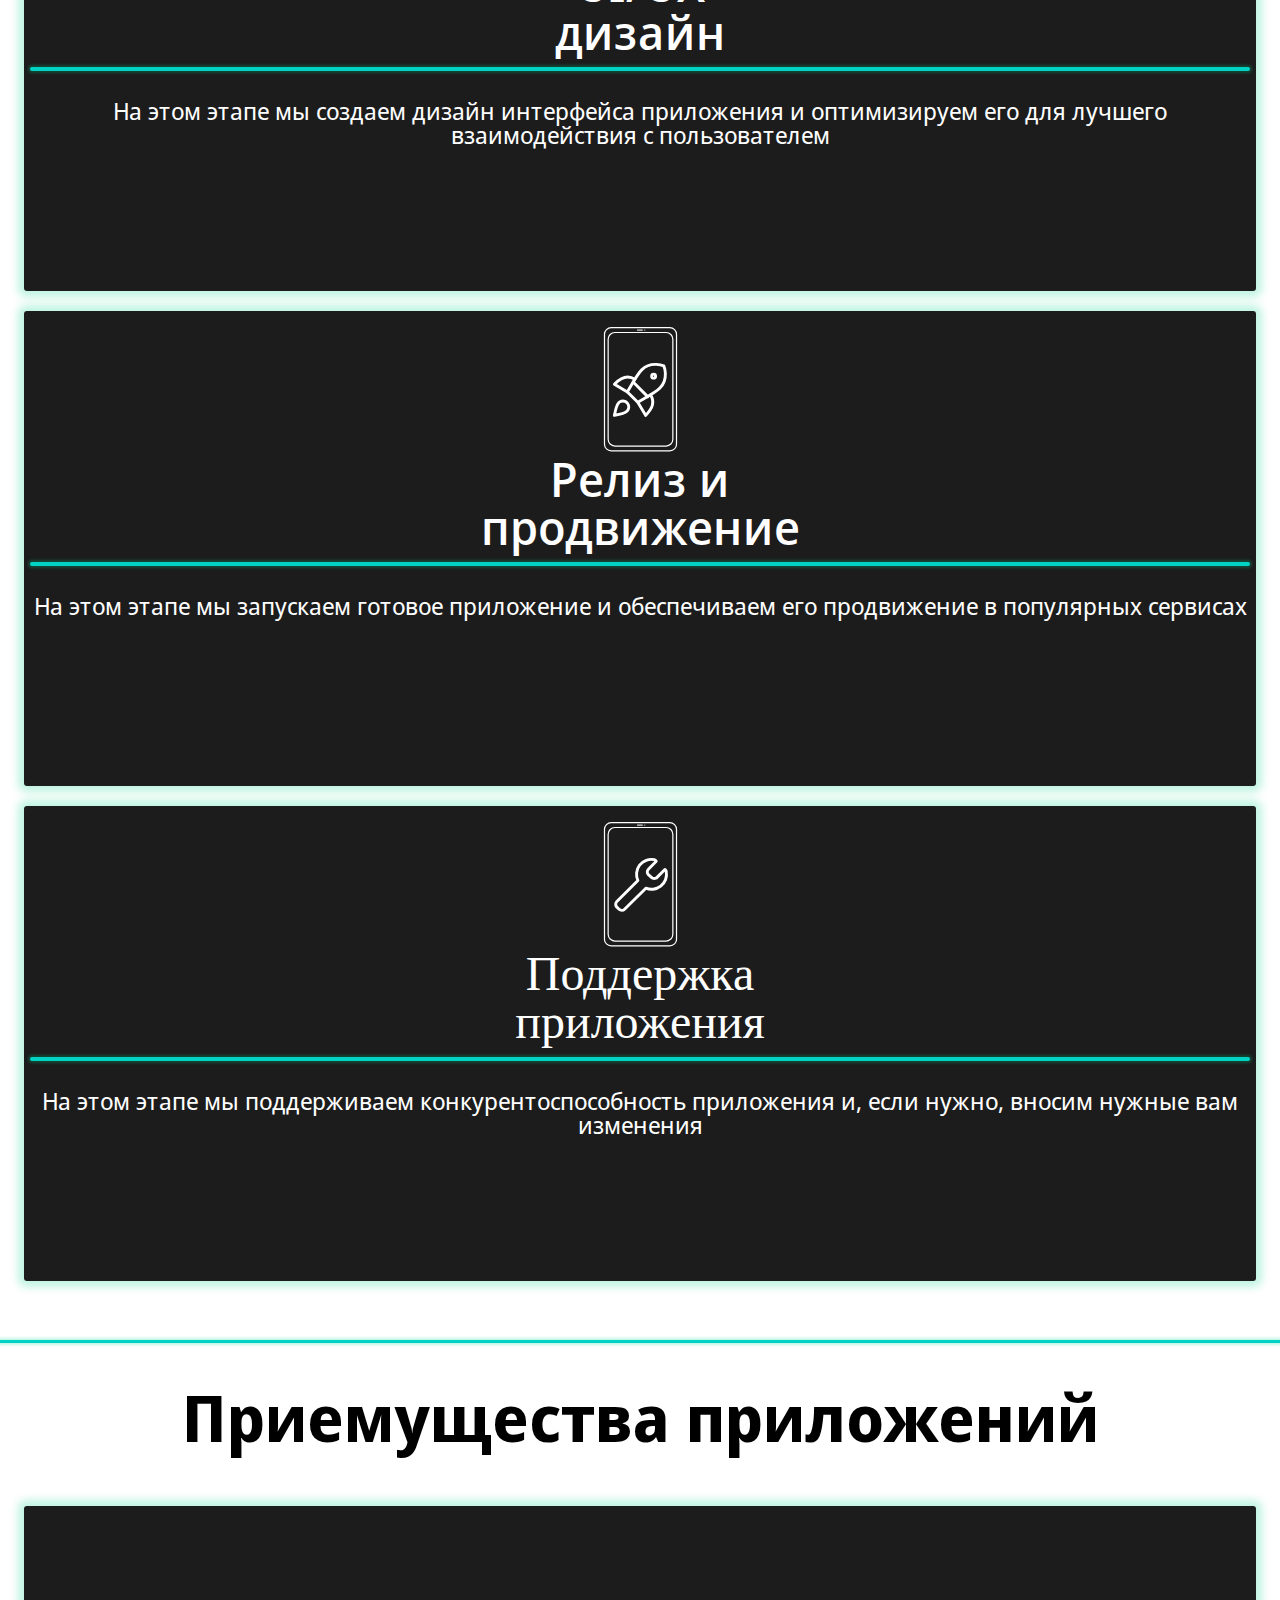
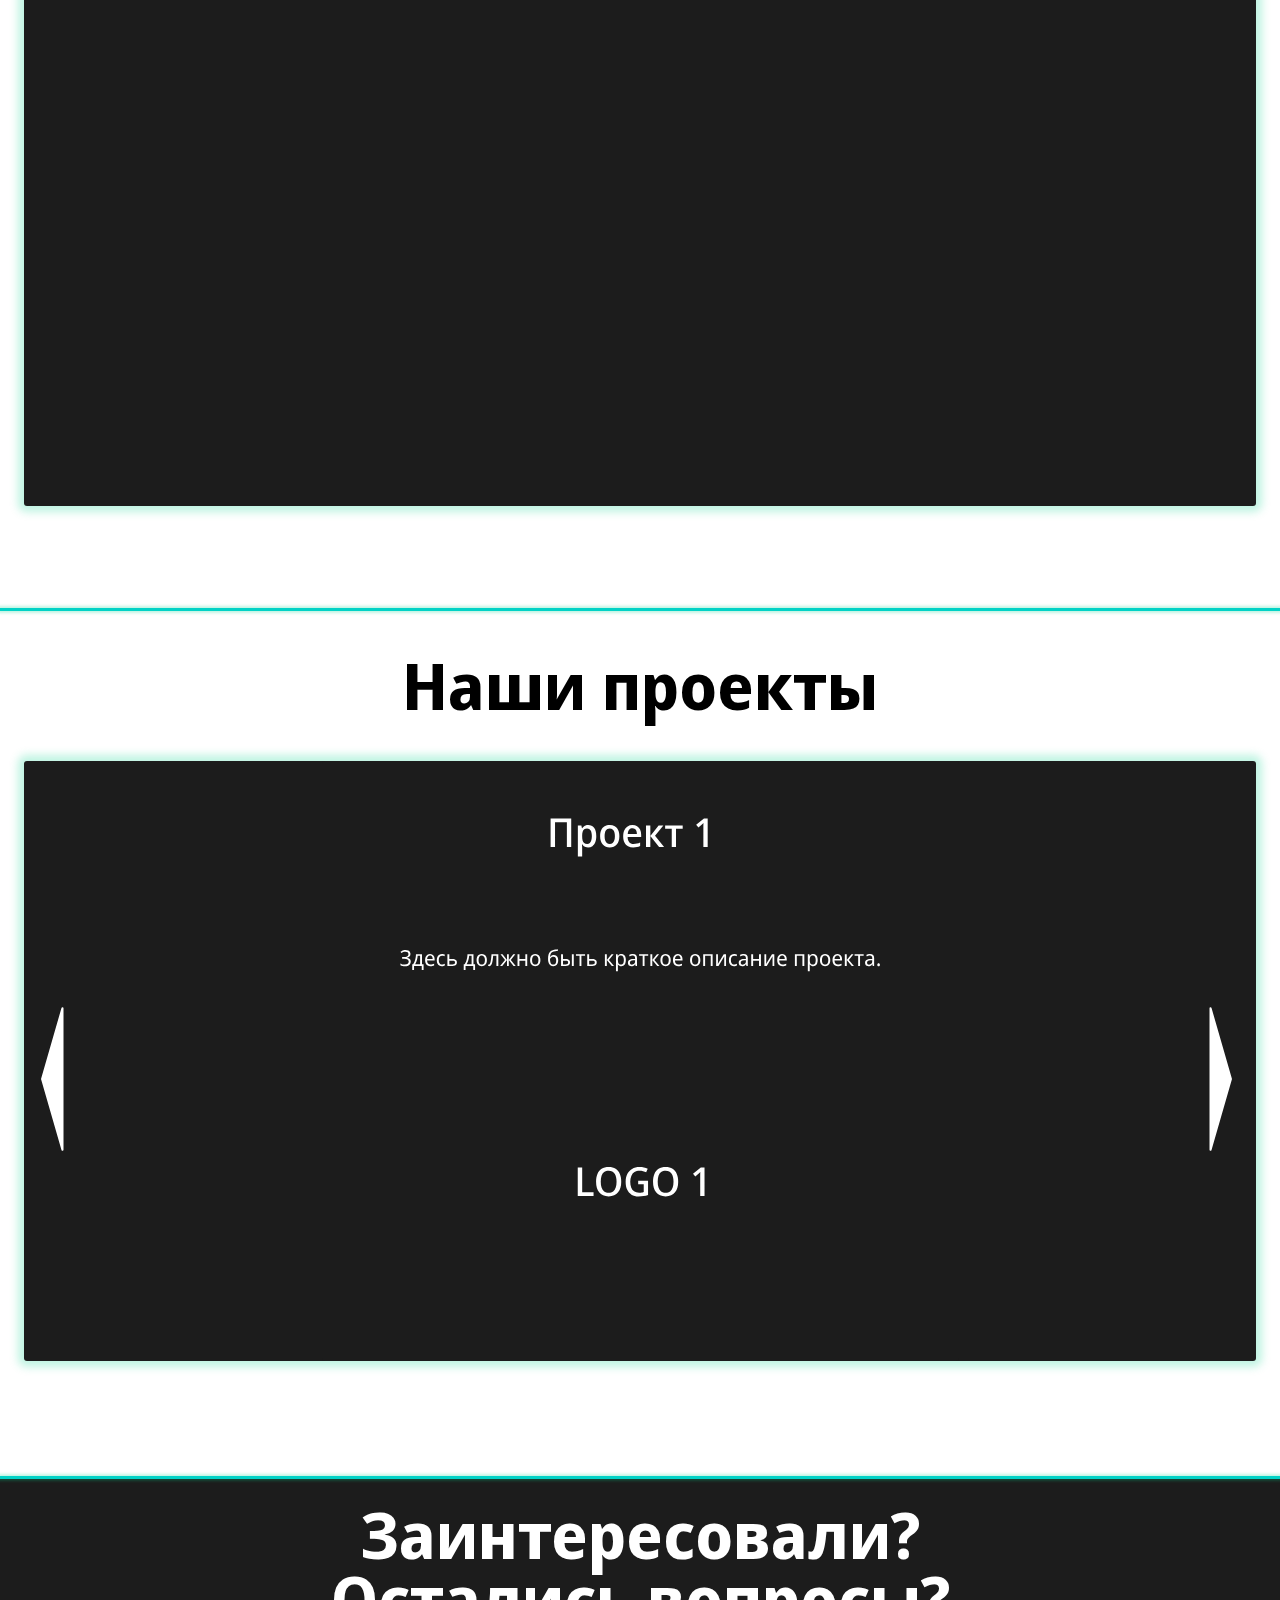
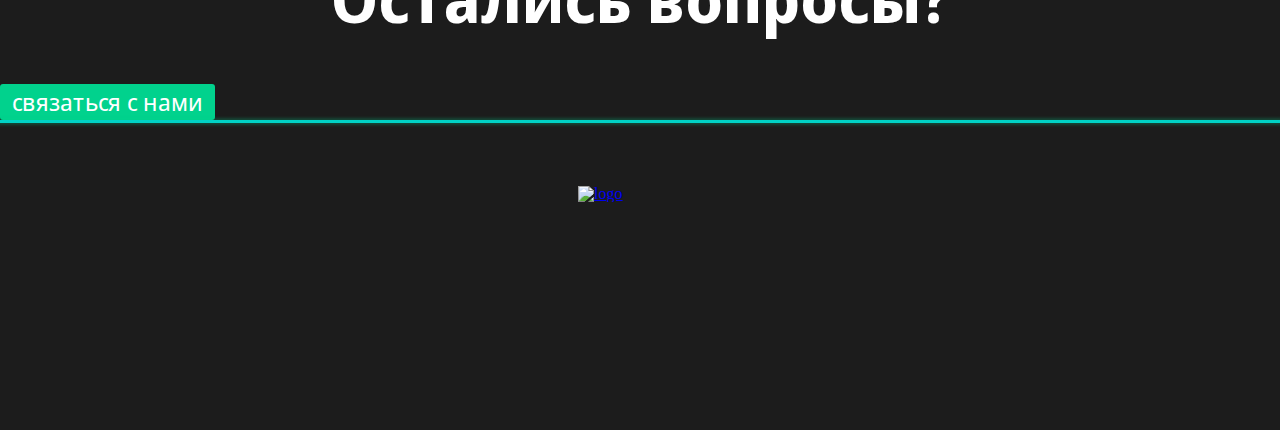
==== commit 343017f3: "0.3.5.5t" ====
--- a/index.html
+++ b/index.html
@@ -92,7 +92,7 @@
             <a class="nav-item text" href="index.html">о компании</a>
             <a class="nav-item text" href="index.html">где мы находимся</a>
         </nav>
-        <button class="applicationBtn btn button text">связаться с нами</button>
+        <button class="applicationBtn btn button text">Cвязаться с нами</button>
         <button class="button text loginBtn">Личный кабинет</button>
 
 
--- a/css/styles.css
+++ b/css/styles.css
@@ -808,7 +808,8 @@
   border-radius: 20px;
   z-index: 100;
   background-color: white;
-  left: 30%;
+  left: 50%;
+  transform: translateX(-50%);
   top: 20%;
 
 }
@@ -816,18 +817,18 @@
 .application-popup{
   width:  1228px;
   height: 670px;
-  left: 10%;
-}
-
-
-.login-form, .clientAdd-form, .application-form{
-  display: flex;
-  flex-direction: column;
-  justify-content: center;
-  align-items: center;
-}
-
-.login-form__input, .clientAdd-form__input, .application-form__input{
+ 
+}
+
+
+.login-form, .clientAdd-form, .application-form, .projectAdd-form{
+  display: flex;
+  flex-direction: column;
+  justify-content: center;
+  align-items: center;
+}
+
+.login-form__input, .clientAdd-form__input, .application-form__input, .projectAdd-form__input{
   border-radius: 20px;
   width: 500px;
   height: 70px;
@@ -858,13 +859,17 @@
 
 
 
-.login-popup, .clientAdd-popup, .application-popup, .deactive, .clientEdit-popup, .projectAdd-popup{
+.login-popup, .clientAdd-popup, .application-popup, .deactive, .clientEdit-popup, .projectAdd-popup, .projectAdd-popup{
   display: none;
 }
 
 .clientAdd-form__label_error{
   opacity: 0;
   color: red;
+}
+
+.application-form__label_error{
+  display: none;
 }
 
 
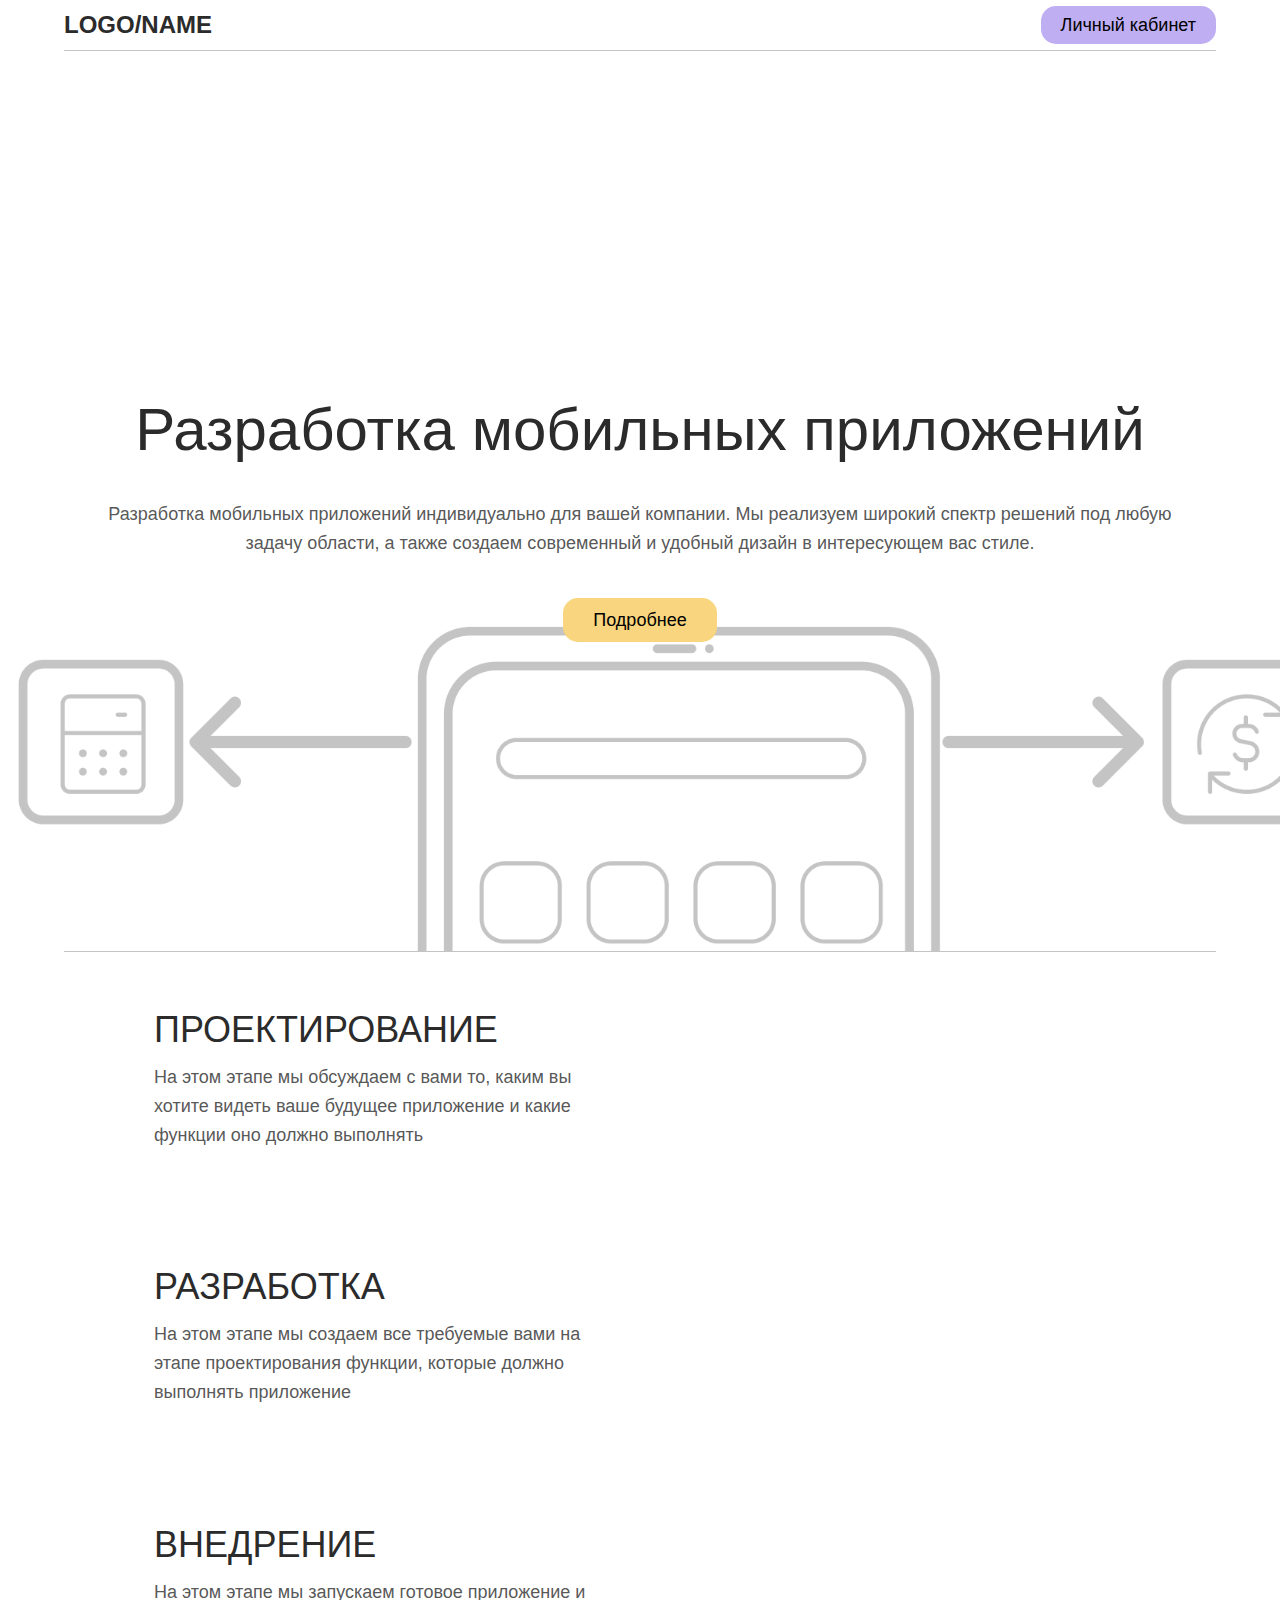
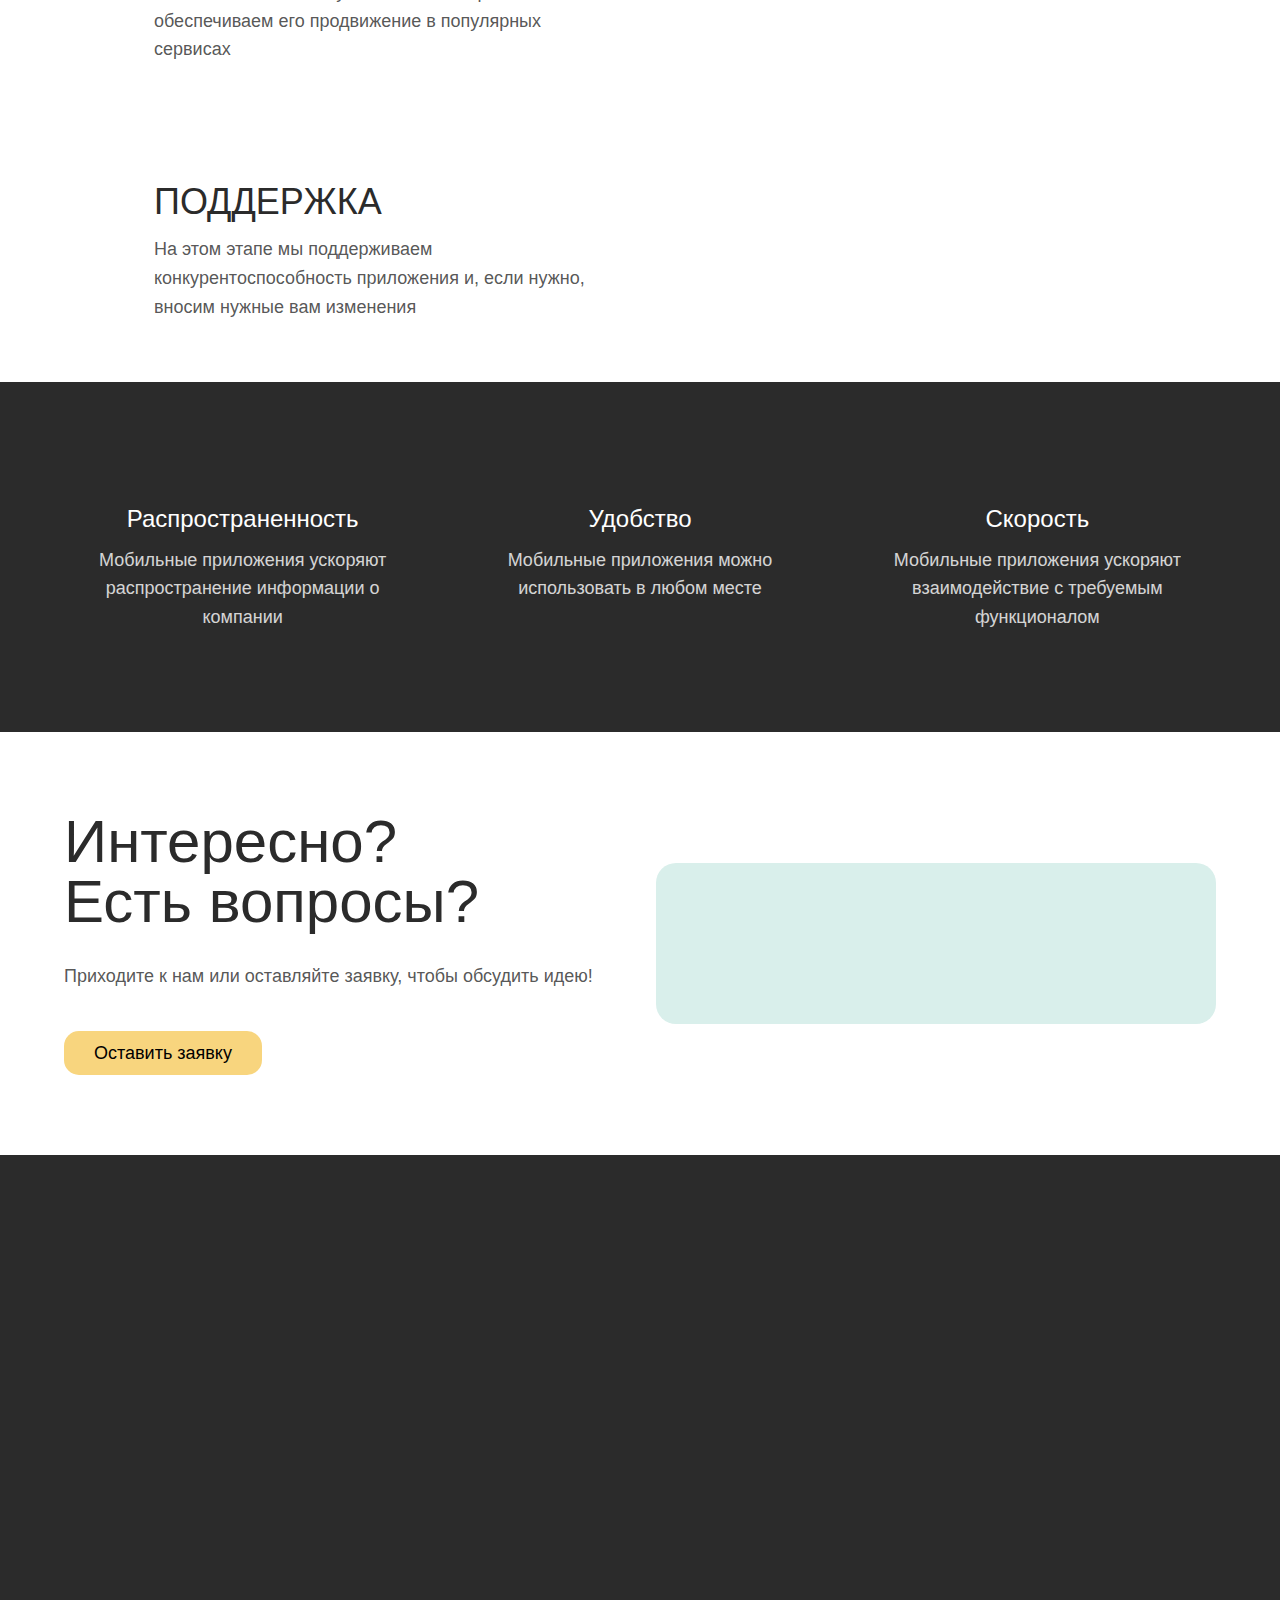
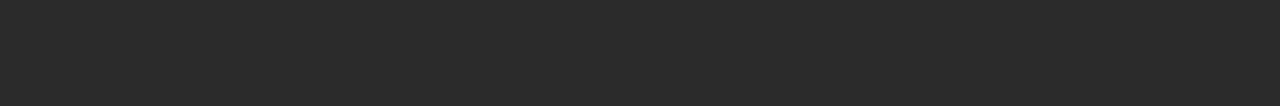
==== commit ffe23b62: "0.7.8" ====
--- a/index.html
+++ b/index.html
@@ -3,34 +3,25 @@
 <head>
     <meta charset="UTF-8">
     <meta name="viewport" content="width=device-width, initial-scale=1.0">
-    <title>Главная</title>
-
-    <!--Favicon-->
-    <link rel="apple-touch-icon" sizes="180x180" href="icons/apple-touch-icon.png">
-    <link rel="icon" type="image/png" sizes="32x32" href="icons/favicon-32x32.png">
-    <link rel="icon" type="image/png" sizes="16x16" href="icons/favicon-16x16.png">
-    <link rel="manifest" href="icons/site.webmanifest">
-    <link rel="mask-icon" href="icons/safari-pinned-tab.svg" color="#5bbad5">
-    <meta name="msapplication-TileColor" content="#da532c">
-    <meta name="theme-color" content="#ffffff">
-
-    <!--CSS-->
-    <link rel="stylesheet" href="css/reset.css">
-    <link rel="stylesheet" href="css/normalize.css">
-    <link rel="stylesheet" href="css/styles.css">
-
-    <!-- js -->
-    <script defer src="js/ClientsInteraction.json"></script>
-    <script defer src="js/DataBase.js"></script>
-    <script defer src="js/validation.js"></script>
-    <script defer src="js/main.js"></script>
-    <script defer src="js/auth.js"></script>
-
-
+    <title>Разработка мобильных приложений</title>
+
+        <!--CSS-->
+        <link rel="stylesheet" href="css/reset.css">
+        <link rel="stylesheet" href="css/normalize.css">
+        <link rel="stylesheet" href="css/styles.css">
+    
+        <!-- js -->
+        <script defer src="js/DataBase.js"></script>
+        <script defer src="js/auth.js"></script>
+        <script defer src="js/main.js"></script>
+        <script defer src="js/validation.js"></script>
+   
+      
 </head>
 <body>
 
-<div class="form-overlay"></div>
+
+    <div class="form-overlay"></div>
 <!-- Окно авторизации -->
     <div class="login-popup popup">
         <h2>Вход</h2>
@@ -60,11 +51,11 @@
                 <div class="application-form_part">
                     <label for="name" class="application-form__label">Имя:</label>
                     <input type="text" name="name" class="application-form__input" required>
-                    <label for="name" class="application-form__label_error">Ошибка</label>
+                    <label for="name" name="name" class="application-form__label_error">Ошибка</label>
         
                     <br><label for="phone" class="application-form__label">Телефон:</label>
                     <input type="phone" name="phone" class="application-form__input" required>
-                    <label for="phone" class="application-form__label_error">Ошибка</label>
+                    <label for="phone" nmae='phone' class="application-form__label_error">Номер телефона должен быть в форате +7хххххххххх</label>
                 </div>
     
                 <div class="application-form_part">
@@ -82,141 +73,143 @@
         </form>
     </div>
 
-
-
-    <header class="head">
-        <!--Шапка-->
-        <div class="header-logo logo"><a href="index.html"><img src="img/Logo.svg" alt="logo"></a></div>
-        <nav>
-            <a class="nav-item text" href="index.html">главная</a>
-            <a class="nav-item text" href="index.html">о компании</a>
-            <a class="nav-item text" href="index.html">где мы находимся</a>
+    <div class="app-container">
+        <nav class="top-nav" role="navigation">
+            <div class="brand-logo" role="banner">LOGO/NAME</div>
+            <button class="account-btn logInBtn" aria-label="Личный кабинет">Личный кабинет</button>
         </nav>
-        <button class="applicationBtn btn button text">Cвязаться с нами</button>
-        <button class="button text loginBtn">Личный кабинет</button>
-
-
-        
-    </header>
-    <div class="separator"><br></div>
-
-    <main class="index">
-
-        
-        <!--Контент-->
-
-        <!--секция 1-->
-        <section class="index__section-one">
-            <div class="index__section-one__container index-container container">
-
-                <h1 class="index__section-one__container__section-title section-title">Разработка мобильных <br>приложений </h1>
-                <p class="index__section-one__container__text section-one-text text">Разработка мобильных приложений индивидуально для вашей компании. Мы реализуем широкий спектр решений под любую задачу области, а также создаем современный и удобный дизайн в интересующем вас стиле. </p>
-                <div class="index__section-one__container__about-button"><form action="about.html"><button class="about-button button text">Подробнее</button></form></div>
-                <div class="index__section-one__container__separator separator"></div>
-           
-            </div>
-            
-        </section>
-        
-
-        
-        <!--секция 2-->
-        <section class="index__section-two">
-            <div class="index__section-two__container index-container container">
-                <h1 class="index__section-two__container__section-title section-title">Этапы разработки</h1>
-                <div class="index__section-two__container__cards-container card-container">
-                    <div class="index__section-two__container__cards-container__card card">
-                        <img class="index__section-two__container__cards-container__card__img card-img" src="img/develope.svg" alt="разработка">
-                        <h2 class="index__section-two__container__cards-container__card__title card-title title">Разработка функционала</h2>
-                        <div class="index__section-two__container__cards-container__card__separator card-separator separator"><br></div>
-                        <p class="index__section-two__container__cards-container__card__text card-text text">На этом этапе мы создаем все требуемые вами на этапе проектирования функции, которые должно выполнять приложение</p>
-                    </div>
-
-                    <div class="index__section-two__container__cards-container__card card">
-                        <img class="index__section-two__container__cards-container__card__img card-img" src="img/design.svg" alt="разработка">
-                        <h2 class="index__section-two__container__cards-container__card__title card-title title">UI/UX <br>
-                            дизайн</h2>
-                        <div class="index__section-two__container__cards-container__card__separator card-separator separator"><br></div>
-                        <p class="index__section-two__container__cards-container__card__text card-text text">На этом этапе мы создаем дизайн интерфейса приложения и оптимизируем его для лучшего взаимодействия с пользователем </p>
-                    </div>
-
-                    <div class="index__section-two__container__cards-container__card card">
-                        <img class="index__section-two__container__cards-container__card__img card-img" src="img/release.svg" alt="разработка">
-                        <h2 class="index__section-two__container__cards-container__card__title card-title title">Релиз и продвижение</h2>
-                        <div class="index__section-two__container__cards-container__card__separator card-separator separator"><br></div>
-                        <p class="index__section-two__container__cards-container__card__text card-text text">На этом этапе мы запускаем готовое приложение и обеспечиваем его продвижение в популярных сервисах</p>
-                    </div>
-
-                    <div class="index__section-two__container__cards-container__card card">
-                        <img class="index__section-two__container__cards-container__card__img card-img" src="img/support.svg" alt="разработка">
-                        <h2 class="index__section-two__container__cards-container__card__title card-title titlw">Поддержка приложения</h2>
-                        <div class="index__section-two__container__cards-container__card__separator card-separator separator"><br></div>
-                        <p class="index__section-two__container__cards-container__card__text card-text text">На этом этапе мы поддерживаем конкурентоспособность приложения и, если нужно, вносим нужные вам изменения</p>
-                    </div>
-                </div>
-                
-            </div>
-
-        </section>
-        <div class="separator"></div>
-
-        
-        <!--секция 3-->
-        <section class="index__section-three">
-            <div class="index__section-three__container index-container container">
-                <h1 class="index__section-three__container__section-title section-title">Приемущества приложений</h1>
-                <!--слайдер-->
-                <div class="index__section-three__container__slider">
-                    <div class="index__section-three__container__slider__slide slider1-slide slider1-slide1"></div>
-                    <div class="index__section-three__container__slider__slide slider1-slide slider1-slide2"></div>
-                    <div class="index__section-three__container__slider__slide slider1-slide slider1-slide3"></div>
-                
-                </div>
-                <!-- -->
-                
-            </div>
-
-        </section>
-        <div class="separator"></div>
-
-    
-        <!--секция 4-->
-        <section class="index__section-four">
-            <div class="index__section-four__container index-container container">
-                <h1 class="index__section-four__container__section-title section-title">Наши проекты</h1>
-
-                <!--слайдер-->
-                <div class="index__section-four__container__slider slider2">
-                    
-                    <input class="index__section-four__container__slider__slide slider2-slide" checked type="radio" name="s">
-                    <input class="index__section-four__container__slider__slide slider2-slide" type="radio" name="s">
-                    <input class="index__section-four__container__slider__slide slider2-slide" type="radio" name="s">
-                    
-                </div>
-
-            </div>
-
-        </section>
-
-        
-    </main>
-
- 
-
-   <!--футер-->
-    <footer class="footer" id="footer">
-        <div class="separator"></div>
-        <div class="footer-part-one">
-            <h1 class="footer-part-one__footer-title section-title">Заинтересовали?<br>Остались вопросы?</h1>
-            <a href="#header"><button class="applicationBtn btn button text">связаться с нами</button></a>
-
-        <div class="footer-part-two">
-            <div class="separator"></div>
-            <div class="footer-part-two__footer-logo logo"><a href="index.html"><img class="footer-part-two__footer-logo__logo-image logo-image" src="img/Logo.svg" alt="logo"></a></div>
-            
-        </div>
-    </footer>
-    
-    
+
+        <div class="divider" role="separator"></div>
+
+        <main>
+            <section class="hero-section" role="region" aria-label="Главный баннер">
+                <img src="icons/section1-bg.svg" alt="" class="hero-bg" aria-hidden="true" />
+                <div class="hero-content">
+                    <h1 class="hero-title">Разработка мобильных приложений</h1>
+                    <p class="hero-subtitle">
+                        Разработка мобильных приложений индивидуально для вашей компании. Мы
+                        реализуем широкий спектр решений под любую задачу области, а также
+                        создаем современный и удобный дизайн в интересующем вас стиле.
+                    </p>
+                    <button class="cta-button call-backBtn" aria-label="Узнать подробнее">Подробнее</button>
+                </div>
+            </section>
+
+            <div class="divider" role="separator"></div>
+
+            <section class="feature-section" role="region" aria-label="Этапы разработки">
+                <div class="feature-content">
+                    <img src="https://cdn.builder.io/api/v1/image/assets/TEMP/312b5ec04ebfda91e17f4f27833c7f654dd5b630717ce0940c68d5abbcf0a221?placeholderIfAbsent=true&apiKey=6b8198d49c0d4c2aba0785b51097914d" alt="" class="feature-icon" aria-hidden="true" />
+                    <div class="feature-details">
+                        <h2 class="feature-title">ПРОЕКТИРОВАНИЕ</h2>
+                        <p class="feature-description">
+                            На этом этапе мы обсуждаем с вами то, каким вы хотите видеть
+                            ваше будущее приложение и какие функции оно должно выполнять
+                        </p>
+                    </div>
+                </div>
+                <div class="feature-image-wrapper">
+                    <img src="https://cdn.builder.io/api/v1/image/assets/TEMP/ef88eaf7a5905b28689d76f9d8786342fe6b733bebfab28cd94f912ba869c051?placeholderIfAbsent=true&apiKey=6b8198d49c0d4c2aba0785b51097914d" alt="" class="feature-image" aria-hidden="true" />
+                </div>
+            </section>
+
+            <section class="feature-section" role="region" aria-label="Этап разработки">
+                <div class="feature-content">
+                    <img src="https://cdn.builder.io/api/v1/image/assets/TEMP/0dd84be76d1777b8024e620311f466fa5346cfeb58bd4d96013ba39d2324eb92?placeholderIfAbsent=true&apiKey=6b8198d49c0d4c2aba0785b51097914d" alt="" class="feature-icon" aria-hidden="true" />
+                    <div class="feature-details">
+                        <h2 class="feature-title">РАЗРАБОТКА</h2>
+                        <p class="feature-description">
+                            На этом этапе мы создаем все требуемые вами на этапе
+                            проектирования функции, которые должно выполнять приложение
+                        </p>
+                    </div>
+                </div>
+                <div class="feature-image-wrapper">
+                    <img src="https://cdn.builder.io/api/v1/image/assets/TEMP/85f2de11ddec5e03921167b63e39031aa7f05733f365ee5df4755631d53dea11?placeholderIfAbsent=true&apiKey=6b8198d49c0d4c2aba0785b51097914d" alt="" class="feature-image" aria-hidden="true" />
+                </div>
+            </section>
+
+            <section class="feature-section" role="region" aria-label="Этап внедрения">
+                <div class="feature-content">
+                    <img src="https://cdn.builder.io/api/v1/image/assets/TEMP/0d434911d4245f574642a947ebfede044fe3ca2a914a3c0f713c40f989cacbf1?placeholderIfAbsent=true&apiKey=6b8198d49c0d4c2aba0785b51097914d" alt="" class="feature-icon" aria-hidden="true" />
+                    <div class="feature-details">
+                        <h2 class="feature-title">ВНЕДРЕНИЕ</h2>
+                        <p class="feature-description">
+                            На этом этапе мы запускаем готовое приложение и обеспечиваем
+                            его продвижение в популярных сервисах
+                        </p>
+                    </div>
+                </div>
+                <div class="feature-image-wrapper">
+                    <img src="https://cdn.builder.io/api/v1/image/assets/TEMP/2e8c25a2c6c895bc398f541e0da97c5a3a9270ca162a35eb5127a02d1afb8e12?placeholderIfAbsent=true&apiKey=6b8198d49c0d4c2aba0785b51097914d" alt="" class="feature-image" aria-hidden="true" />
+                </div>
+            </section>
+
+            <section class="feature-section" role="region" aria-label="Этап поддержки">
+                <div class="feature-content">
+                    <img src="https://cdn.builder.io/api/v1/image/assets/TEMP/4a4648328e88b84c366a0acd08c2406cffd876f5984150658faba2fec4f63d37?placeholderIfAbsent=true&apiKey=6b8198d49c0d4c2aba0785b51097914d" alt="" class="feature-icon" aria-hidden="true" />
+                    <div class="feature-details">
+                        <h2 class="feature-title">ПОДДЕРЖКА</h2>
+                        <p class="feature-description">
+                            На этом этапе мы поддерживаем конкурентоспособность приложения
+                            и, если нужно, вносим нужные вам изменения
+                        </p>
+                    </div>
+                </div>
+                <div class="feature-image-wrapper">
+                    <img src="https://cdn.builder.io/api/v1/image/assets/TEMP/d0a758f9ddbc348b1de9e7a6d8461da1aa1ab767ac9309c7ceb505d52e86c27a?placeholderIfAbsent=true&apiKey=6b8198d49c0d4c2aba0785b51097914d" alt="" class="feature-image" aria-hidden="true" />
+                </div>
+            </section>
+
+            <section class="benefits-section" role="region" aria-label="Преимущества">
+                <div class="benefits-grid">
+                    <article class="benefit-card">
+                        <img src="https://cdn.builder.io/api/v1/image/assets/TEMP/62af01e9df99e969503e29bda447c75826330c3990e127fd700010bc712ea8cf?placeholderIfAbsent=true&apiKey=6b8198d49c0d4c2aba0785b51097914d" alt="" class="benefit-icon" aria-hidden="true" />
+                        <h3 class="benefit-title">Распространенность</h3>
+                        <p class="benefit-description">
+                            Мобильные приложения ускоряют распространение информации о компании
+                        </p>
+                    </article>
+
+                    <article class="benefit-card">
+                        <img src="https://cdn.builder.io/api/v1/image/assets/TEMP/2a47a0cd0db27e3d26d1d337ec3118f7d5d34624c6086fc4c0d0bc70974e0d3c?placeholderIfAbsent=true&apiKey=6b8198d49c0d4c2aba0785b51097914d" alt="" class="benefit-icon" aria-hidden="true" />
+                        <h3 class="benefit-title">Удобство</h3>
+                        <p class="benefit-description">
+                            Мобильные приложения можно использовать в любом месте
+                        </p>
+                    </article>
+
+                    <article class="benefit-card">
+                        <img src="https://cdn.builder.io/api/v1/image/assets/TEMP/abaee540cf51240617db92e7bb58927dcbfea30d3c3102dc443d95a121fe7db4?placeholderIfAbsent=true&apiKey=6b8198d49c0d4c2aba0785b51097914d" alt="" class="benefit-icon" aria-hidden="true" />
+                        <h3 class="benefit-title">Скорость</h3>
+                        <p class="benefit-description">
+                            Мобильные приложения ускоряют взаимодействие с требуемым функционалом
+                        </p>
+                    </article>
+                </div>
+            </section>
+
+            <section class="contact-section" role="region" aria-label="Контакты">
+                <div class="contact-content">
+                    <h2 class="contact-title">
+                        Интересно?
+                        <br />
+                        Есть вопросы?
+                    </h2>
+                    <p class="contact-description">
+                        Приходите к нам или оставляйте заявку, чтобы обсудить идею!
+                    </p>
+                    <button class="cta-button call-backBtn" aria-label="Оставить заявку">Оставить заявку</button>
+                </div>
+                <div class="map-container" role="complementary" aria-label="Карта">
+                    <iframe class="map-container__map" src="https://www.google.com/maps/embed?pb=!1m18!1m12!1m3!1d2242.930311534313!2d37.60043991594311!3d55.72559548053559!2m3!1f0!2f0!3f0!3m2!1i1024!2i768!4f13.1!3m3!1m2!1s0x46b54afb7306836d%3A0x3a63a9751f5e14f1!2z0L_RgNC-0LHRg9C70L7RgdC40LzQvdCw0L3RgtC4!5e0!3m2!1sru!2sru!4v1656404541419!5m2!1sru!2sru" width="100%" height="100%" style="border:0;" allowfullscreen="" loading="lazy" referrerpolicy="no-referrer-when-downgrade"></iframe>
+                </div>
+            </section>
+        </main>
+
+        <footer class="footer" role="contentinfo">
+            <div class="brand-logo">LOGO/NAME</div>
+        </footer>
+    </div>
 </body>
-</html>
+</html>--- a/css/styles.css
+++ b/css/styles.css
@@ -809,7 +809,7 @@
   z-index: 100;
   background-color: white;
   left: 50%;
-  transform: translateX(-50%);
+  transform: translate(-50%, 0);
   top: 20%;
 
 }
@@ -821,20 +821,20 @@
 }
 
 
-.login-form, .clientAdd-form, .application-form, .projectAdd-form{
-  display: flex;
-  flex-direction: column;
-  justify-content: center;
-  align-items: center;
-}
-
-.login-form__input, .clientAdd-form__input, .application-form__input, .projectAdd-form__input{
+.login-form, .clientAdd-form, .application-form, .projectAdd-form, .clientEdit-form, .projectEdit-form{
+  display: flex;
+  flex-direction: column;
+  justify-content: center;
+  align-items: center;
+}
+
+.login-form__input, .clientAdd-form__input, .application-form__input, .projectAdd-form__input, .clientEdit-form__input, .projectEdit-form__input{
   border-radius: 20px;
   width: 500px;
   height: 70px;
 }
 
-.clientAdd-form, .login-form, .application-form{
+.clientAdd-form, .login-form, .application-form, .clientEdit-form, .projectEdit-form{
   display: flex;
   flex-direction: column;
 }
@@ -859,18 +859,15 @@
 
 
 
-.login-popup, .clientAdd-popup, .application-popup, .deactive, .clientEdit-popup, .projectAdd-popup, .projectAdd-popup{
+.login-popup, .clientAdd-popup, .application-popup, .deactive, .clientEdit-popup, .projectAdd-popup, .projectAdd-popup, .projectEdit-popup, .clientEdit-popup{
   display: none;
 }
 
-.clientAdd-form__label_error{
+.clientAdd-form__label_error, .error{
   opacity: 0;
   color: red;
 }
 
-.application-form__label_error{
-  display: none;
-}
 
 
 .active{
@@ -893,11 +890,12 @@
 
 }
 
-.login-form__message{
+.login-form__message, .message{
   opacity: 0;
-}
-
-.login-form__message_notice, .clientAdd-form__message{
+  color: green;
+}
+
+.login-form__message_notice, .clientAdd-form__message, .message{
   color: green;
 
 }
@@ -982,7 +980,7 @@
   background-position: center;
 }
 
-.login-form__button, .clientAdd-form__button, .application-form__button{
+.login-form__button, .clientAdd-form__button, .application-form__button, .btn-main{
   background-color:#F8D57E;
   width: 175px;
   height: 50px;
@@ -1016,3 +1014,596 @@
 }
 
 
+/* .popup {
+  display: flex;
+  justify-content: center;
+  align-items: center;
+  flex-direction: column;
+  position: absolute;
+  width: 630px;
+  height: 670px;
+  border-radius: 20px;
+  z-index: 100;
+  background-color: white;
+  left: 50%;
+  transform: translateX(-50%);
+  top: 20%;
+} */
+
+
+.clients__table_projects_project_id:hover, .clients__table_projects_project_name:hover{
+  cursor: grab;
+}
+
+
+.projects {
+  display: flex;
+  justify-content: space-between;
+  position: relative;
+  padding-top: 60px;
+  
+}
+.menu {
+  display: flex;
+  flex-direction: column;
+  
+  background-color: #F8D57E;
+  margin-top: 15px;
+  margin-left: 15px;
+  border-radius: 5px;
+  width: 20%;
+  text-align: center;
+ 
+}
+.menu ul {
+  display: flex;
+  flex-direction: column;
+  justify-content: center;
+  list-style: none;
+  padding: 0;
+  margin: 0;
+ 
+}
+.menu li {
+  margin-bottom: 15px;
+  justify-content: center;
+}
+.menu-link {
+  text-decoration: none;
+  color: black;
+}
+.menu-link:hover {
+  background-color: #ffc107;
+}
+
+.project{
+  display: flex;
+  flex-grow: 1;
+  width: 100%;
+
+}
+
+.projectInfo{
+  width: 100%;
+}
+
+.logOutBtn{
+  display: flex;
+  justify-content: center;
+  align-items: center;
+  align-self: center;
+
+
+}
+
+.applications{
+  margin-top: 10px;
+}
+
+
+.projectStatusHistory__table__status_restoreBtn_td{
+  display: none;
+}
+
+
+.newStatus{
+  display: flex;
+  flex-direction: column;
+
+  /* position: absolute;
+  top: 50%;
+  left: 50%;
+  transform: translate(-50%, -50%); */
+  width: 50vw;
+  align-content: center;
+align-self: center;
+}
+
+.newStatus__first{
+  display: flex;
+  flex-direction: row;
+  justify-self: center;
+}
+
+.newStatus__second{
+  display: flex;
+  flex-direction: column;
+}
+
+.projectStatusHistory__table{
+  display: flex;
+  justify-content: center;
+  align-items: center;
+  width: 100%;
+
+}
+
+.projectStatusHistory{
+  display: flex;
+  flex-direction: column;
+}
+
+
+table {
+  border-collapse: collapse;
+  border-spacing: 0;
+  width: 100%;
+}
+
+th, td {
+  text-align: left;
+  padding: 8px;
+}
+
+th {
+  background-color: #ddd;
+}
+
+tr:nth-child(even) {
+  background-color: #f2f2f2;
+}
+
+.applications__table_message {
+  text-align: left;
+  padding: 8px;
+  background-color: #d9d9d9;
+  border: 1px solid #bbb;
+  border-radius: 4px;
+  box-shadow: 0 0 5px rgba(0,0,0,0.1);
+}
+
+
+.applications__table_message_text{
+  border: none;
+}
+
+
+* {
+  transition: all 0.3s ease;
+}
+
+html {
+  scroll-behavior: smooth;
+}
+
+@media (prefers-reduced-motion: reduce) {
+  * {
+    transition: none;
+  }
+
+  html {
+    scroll-behavior: auto;
+  }
+}
+
+table{
+  opacity: 0;
+  transform: translateY(-10px);
+  animation: appear 0.5s ease-in-out forwards;
+}
+
+
+
+@keyframes appear {
+  to {
+    opacity: 1;
+    transform: translateY(0);
+  }
+}
+
+@keyframes disappear {
+  from {
+    opacity: 1;
+    transform: translateY(0);
+  }
+
+  to {
+    opacity: 0;
+    transform: translateY(-10px);
+  }
+}
+
+.popup{
+  animation: popupAppear 0.3s ease-out forwards;
+  position: absolute;
+  top: 50%;
+  left: 50%;
+  transform: translate(-50%, -50%);
+}
+
+.popup_hide{
+  animation: popupDisappear 0.3s ease-in forwards;
+}
+
+@keyframes popupAppear {
+  from {
+    transform: translate(-50%, -50%) scale(0);
+    opacity: 0;
+  }
+
+  to {
+    transform: translate(-50%, -50%) scale(1);
+    opacity: 1;
+  }
+}
+
+@keyframes popupDisappear {
+  from {
+    transform: translate(-50%, -50%) scale(1);
+    opacity: 1;
+  }
+
+  to {
+    transform: translate(-50%, -50%) scale(0);
+    opacity: 0;
+  }
+}
+
+.popup {
+  position: fixed;
+}
+
+
+button:hover {
+  box-shadow: 0 0 10px 2px #333; /* эффект затемнения */
+  animation: hoverButton 0.3s ease-in-out forwards;
+}
+
+@keyframes hoverButton {
+  0% {
+    box-shadow: 0 0 0 0px #333;
+  }
+  100% {
+    box-shadow: 0 0 0 2px #333;
+  }
+}
+
+.settings{
+
+  flex-direction: column;
+}
+
+.settings__layout{
+  display: flex;
+  flex-direction: column;
+}
+
+.settings__layout__form{
+  display: flex;
+  flex-direction: column;
+}
+
+.settings{
+  animation: showSettings 0.6s cubic-bezier(0.68, -0.55, 0.265, 1.55) forwards;
+}
+
+@keyframes showSettings {
+  0% {
+    opacity: 0;
+  
+  }
+  100% {
+    opacity: 1;
+  
+  }
+}
+
+
+
+* {
+  margin: 0;
+  padding: 0;
+  box-sizing: border-box;
+}
+
+body {
+  font-family: 'Poppins', sans-serif;
+  width: 100%;
+  min-width: 320px;
+  overflow-x: hidden;
+}
+
+.app-container {
+  width: 100vw;
+  max-width: 100%;
+  display: flex;
+  flex-direction: column;
+  background-color: #fff;
+}
+
+.top-nav {
+  width: 100%;
+  padding: 25px 5%;
+  display: flex;
+  justify-content: space-between;
+  align-items: center;
+  background-color: #fff;
+  position: sticky;
+  top: 0;
+  z-index: 1000;
+}
+
+.brand-logo {
+  font-size: clamp(20px, 2.5vw, 24px);
+  font-weight: 600;
+  color: #2b2b2b;
+}
+
+.account-btn {
+  padding: 9px 20px;
+  border-radius: 15px;
+  background-color: #bfaff2;
+  border: none;
+  font-size: clamp(16px, 1.8vw, 18px);
+  cursor: pointer;
+  transition: opacity 0.3s ease;
+}
+
+.account-btn:hover {
+  opacity: 0.9;
+}
+
+.divider {
+  width: 90%;
+  height: 1px;
+  background-color: #c4c4c4;
+  margin: 0 auto;
+}
+
+.hero-section {
+  width: 100%;
+  min-height: 100vh;
+  position: relative;
+  padding: clamp(40px, 8vw, 85px) 5%;
+  display: flex;
+  align-items: center;
+  justify-content: center;
+}
+
+.hero-bg {
+  position: absolute;
+  top: 0;
+  left: 0;
+  width: 100%;
+  height: 100%;
+  object-fit: cover;
+  z-index: 1;
+}
+
+.hero-content {
+  position: relative;
+  z-index: 2;
+  max-width: 1200px;
+  text-align: center;
+  padding: 20px;
+}
+
+.hero-title {
+  font-size: clamp(36px, 5vw, 60px);
+  color: #2b2b2b;
+  margin-bottom: 40px;
+}
+
+.hero-subtitle {
+  font-size: clamp(16px, 1.8vw, 18px);
+  line-height: 1.6;
+  color: rgba(43, 43, 43, 0.8);
+  margin-bottom: 40px;
+}
+
+.cta-button {
+  padding: 12px 30px;
+  border-radius: 15px;
+  background-color: #f8d57e;
+  border: none;
+  font-size: clamp(16px, 1.8vw, 18px);
+  cursor: pointer;
+  transition: transform 0.3s ease;
+}
+
+.cta-button:hover {
+  transform: translateY(-2px);
+}
+
+.feature-section {
+  width: 100%;
+  padding: 60px 5%;
+  display: flex;
+  flex-direction: row;
+  gap: 40px;
+  align-items: center;
+}
+
+@media (max-width: 768px) {
+  .feature-section {
+      flex-direction: column;
+  }
+}
+
+.feature-content {
+  flex: 1;
+  display: flex;
+  gap: 20px;
+  align-items: flex-start;
+}
+
+.feature-icon {
+  width: clamp(50px, 6vw, 70px);
+  height: auto;
+}
+
+.feature-details {
+  flex: 1;
+}
+
+.feature-title {
+  font-size: clamp(24px, 3vw, 36px);
+  color: #2b2b2b;
+  margin-bottom: 15px;
+}
+
+.feature-description {
+  font-size: clamp(16px, 1.8vw, 18px);
+  line-height: 1.6;
+  color: rgba(43, 43, 43, 0.8);
+}
+
+.feature-image-wrapper {
+  flex: 1;
+  border-radius: 20px;
+  overflow: hidden;
+  background-color: #d9efeb;
+}
+
+.feature-image {
+  width: 100%;
+  height: auto;
+  display: block;
+}
+
+.benefits-section {
+  width: 100%;
+  padding: 80px 5%;
+  background-color: #2b2b2b;
+  color: #fff;
+}
+
+.benefits-grid {
+  display: grid;
+  grid-template-columns: repeat(auto-fit, minmax(280px, 1fr));
+  gap: 40px;
+  max-width: 1200px;
+  margin: 0 auto;
+}
+
+.benefit-card {
+  display: flex;
+  flex-direction: column;
+  align-items: center;
+  text-align: center;
+  padding: 20px;
+}
+
+.benefit-icon {
+  width: clamp(60px, 7vw, 77px);
+  height: auto;
+  margin-bottom: 25px;
+}
+
+.benefit-title {
+  font-size: clamp(20px, 2.2vw, 24px);
+  margin-bottom: 15px;
+}
+
+.benefit-description {
+  font-size: clamp(16px, 1.8vw, 18px);
+  line-height: 1.6;
+  opacity: 0.8;
+}
+
+.contact-section {
+  width: 100%;
+  padding: 80px 5%;
+  display: flex;
+  gap: 40px;
+  align-items: center;
+}
+
+@media (max-width: 768px) {
+  .contact-section {
+      flex-direction: column;
+  }
+}
+
+.contact-content {
+  flex: 1;
+}
+
+.contact-title {
+  font-size: clamp(36px, 5vw, 60px);
+  color: #2b2b2b;
+  margin-bottom: 30px;
+}
+
+.contact-description {
+  font-size: clamp(16px, 1.8vw, 18px);
+  line-height: 1.6;
+  color: rgba(43, 43, 43, 0.8);
+  margin-bottom: 40px;
+}
+
+.map-container {
+  flex: 1;
+  border-radius: 20px;
+  background-color: #d9efeb;
+  padding: 4px;
+  text-align: center;
+  justify-content: center;
+  align-items: ce;
+}
+
+.map-icon {
+  width: 100%;
+  max-width: 156px;
+  height: auto;
+  margin-bottom: 20px;
+}
+
+.footer {
+  width: 100%;
+  padding: 40px 5%;
+  background-color: #2b2b2b;
+  color: #fff;
+  text-align: center;
+  font-size: clamp(20px, 2.5vw, 24px);
+  font-weight: 600;
+}
+
+@media (prefers-reduced-motion: reduce) {
+  .cta-button,
+  .account-btn {
+      transition: none;
+  }
+}
+
+@media screen and (max-width: 480px) {
+  .top-nav {
+      padding: 15px 5%;
+  }
+
+  .hero-section {
+      padding-top: 60px;
+  }
+
+  .feature-content {
+      flex-direction: column;
+      align-items: center;
+      text-align: center;
+  }
+}
+
+
+.map-container__map{
+  border-radius: 20px;
+
+}